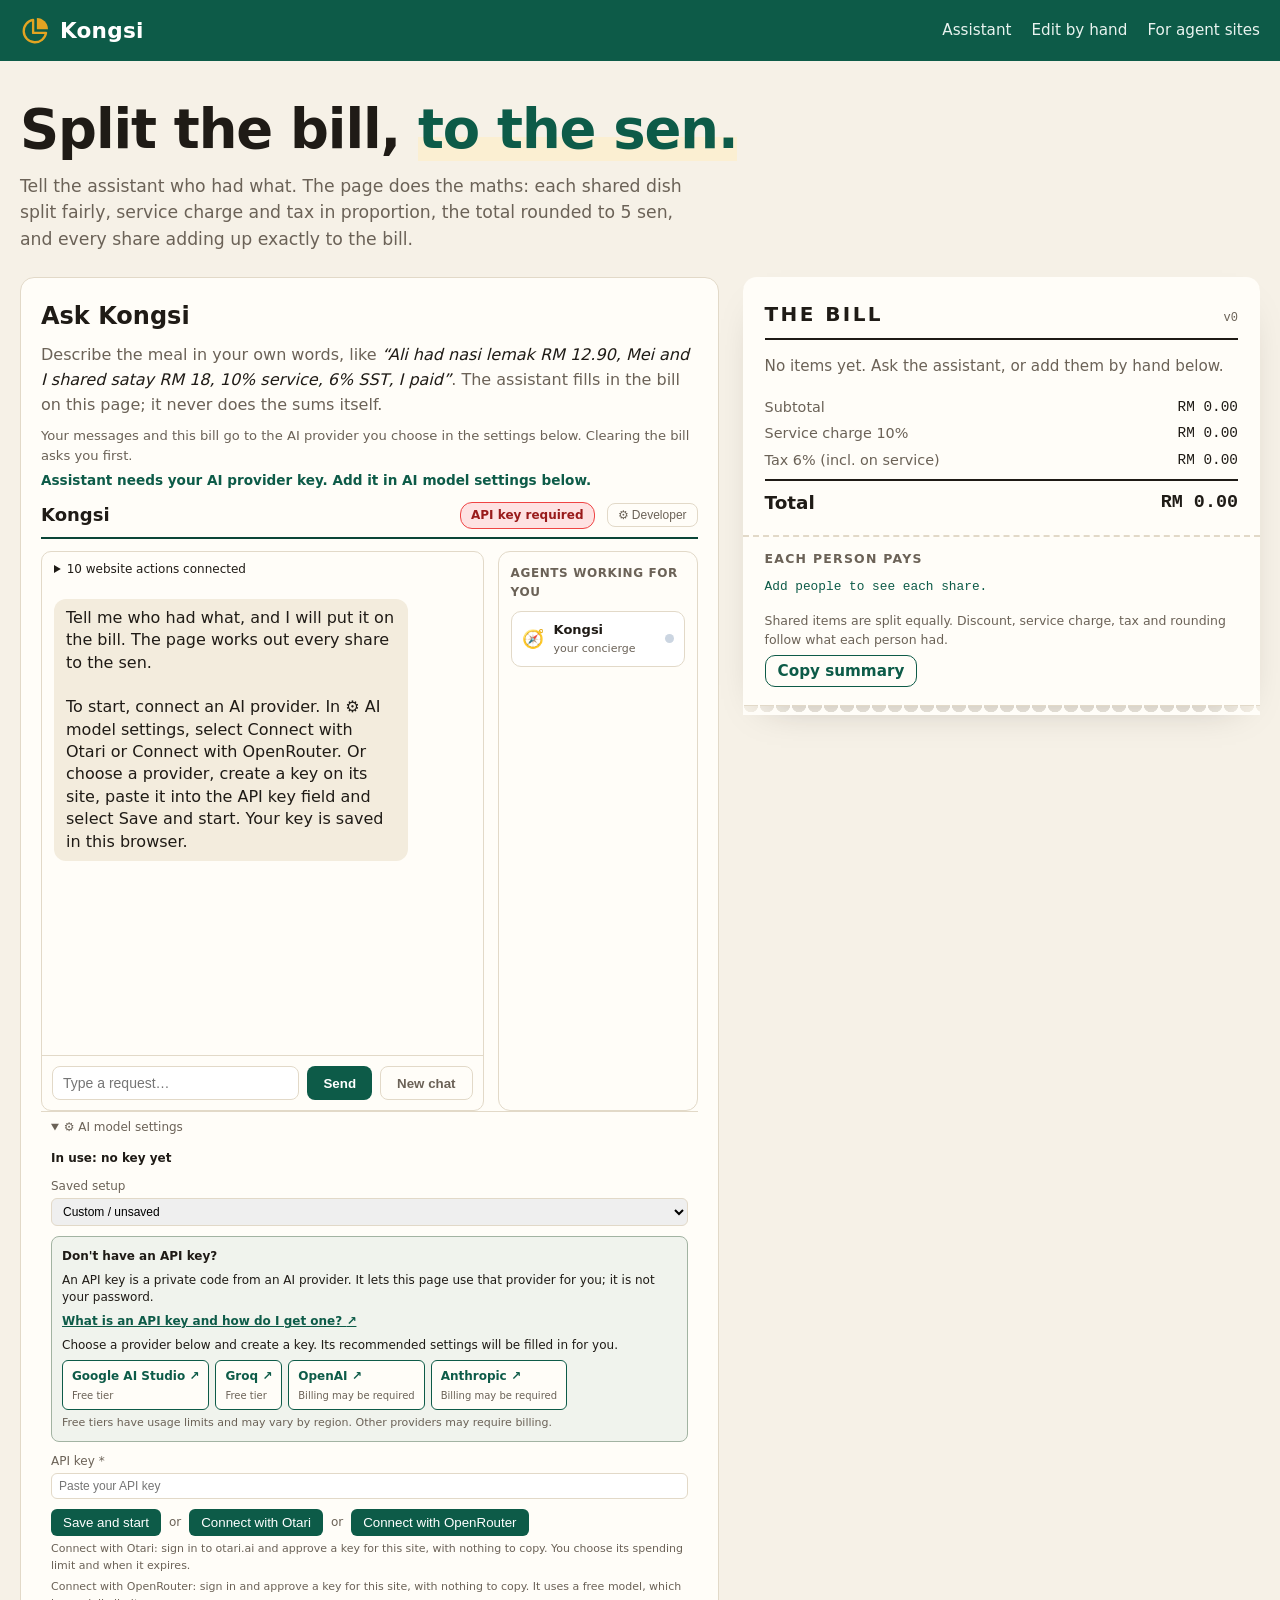
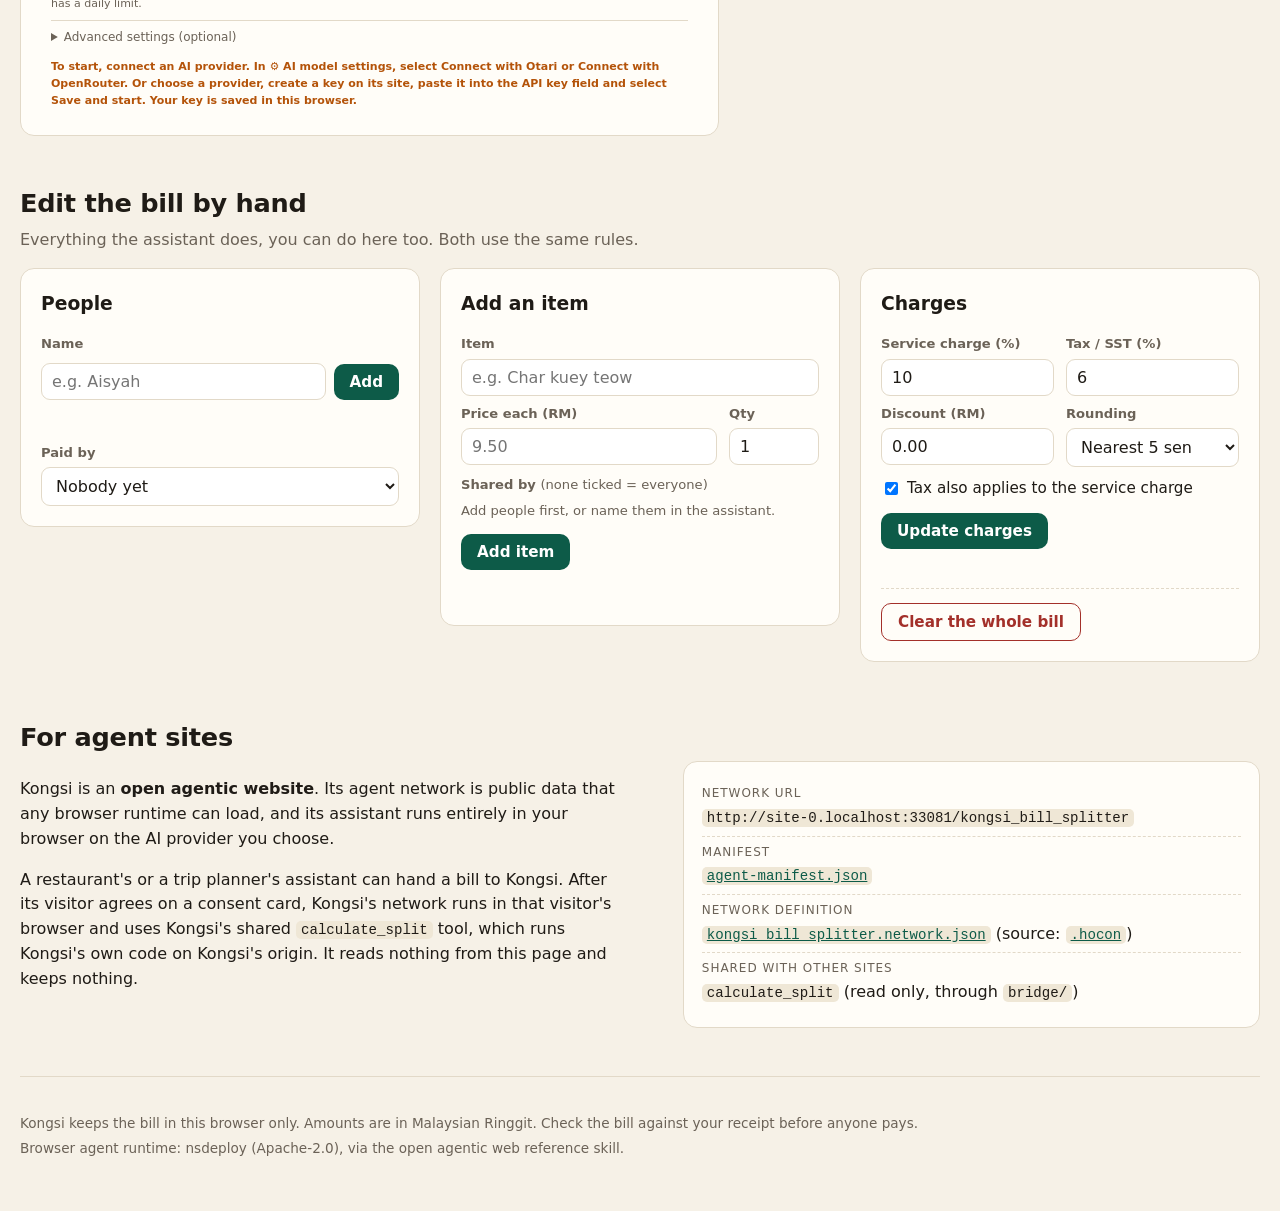
==== index.html @ 4528fffd "Kongsi bill splitter: page, bill maths, agent network, site actions and bridge" ====
<!doctype html>
<html lang="en">
<head>
  <meta charset="utf-8">
  <meta name="viewport" content="width=device-width, initial-scale=1">
  <title>Kongsi — split the bill, to the sen</title>
  <meta name="description" content="Kongsi splits a restaurant bill between friends: who shared what, service charge, tax and 5-sen rounding. Tell its assistant who ate what; the page does the maths, so every share adds up to the total.">
  <link rel="icon" href="favicon.svg" type="image/svg+xml">
  <link rel="stylesheet" href="styles.css">
  <!-- Agent network for other agent sites and tools: agent-manifest.json -->
  <link rel="alternate" type="application/json" href="agent-manifest.json" title="Agent manifest">
  <script type="module" src="js/app.js"></script>
  <script type="module" src="site.js"></script>
</head>
<body>
  <header class="masthead">
    <div class="wrap masthead-inner">
      <a class="wordmark" href="./" aria-label="Kongsi home">
        <svg class="mark" viewBox="0 0 32 32" aria-hidden="true"><path d="M14 4.2A12 12 0 1 0 27.8 18H14z" fill="none" stroke="currentColor" stroke-width="2.5" stroke-linejoin="round"/><path d="M18 2.2A12 12 0 0 1 29.8 14H18z" fill="currentColor"/></svg>
        <span>Kongsi</span>
      </a>
      <nav aria-label="Sections">
        <a href="#assistant">Assistant</a>
        <a href="#editor">Edit by hand</a>
        <a href="#agents">For agent sites</a>
      </nav>
    </div>
  </header>

  <main>
    <section class="intro wrap">
      <h1>Split the bill, <em>to the sen.</em></h1>
      <p class="lede">Tell the assistant who had what. The page does the maths: each shared dish split fairly, service charge and tax in proportion, the total rounded to 5&nbsp;sen, and every share adding up exactly to the bill.</p>
    </section>

    <div class="wrap workspace">
      <section id="assistant" class="assistant panel" aria-labelledby="assistant-heading">
        <div class="panel-head">
          <h2 id="assistant-heading">Ask Kongsi</h2>
          <p>Describe the meal in your own words, like <q>Ali had nasi lemak RM 12.90, Mei and I shared satay RM 18, 10% service, 6% SST, I paid</q>. The assistant fills in the bill on this page; it never does the sums itself.</p>
        </div>
        <p class="assistant-note">Your messages and this bill go to the AI provider you choose in the settings below. Clearing the bill asks you first.</p>
        <p id="assistant-status" role="status">Connecting the assistant… If this message stays, the assistant could not load. You can still use the page directly.</p>
        <div id="agent-app">
          <div data-ns-slot="header"></div>
          <div class="assistant-panels">
            <div data-ns-slot="chat"></div>
            <div data-ns-slot="agents"></div>
          </div>
          <div data-ns-slot="settings"></div>
        </div>
      </section>

      <aside class="receipt-col" aria-labelledby="receipt-heading">
        <div class="receipt" id="receipt">
          <div class="receipt-top">
            <h2 id="receipt-heading">The bill</h2>
            <span class="receipt-version" id="bill-version">v0</span>
          </div>
          <p class="receipt-empty" id="receipt-empty">No items yet. Ask the assistant, or add them by hand below.</p>
          <table class="lines" id="lines" aria-label="Items on the bill">
            <thead><tr><th scope="col">Item</th><th scope="col">Shared by</th><th scope="col" class="num">Amount</th></tr></thead>
            <tbody id="lines-body"></tbody>
          </table>
          <dl class="totals" id="totals">
            <div><dt>Subtotal</dt><dd id="t-subtotal">RM 0.00</dd></div>
            <div id="row-discount"><dt>Discount</dt><dd id="t-discount">RM 0.00</dd></div>
            <div><dt id="t-service-label">Service charge</dt><dd id="t-service">RM 0.00</dd></div>
            <div><dt id="t-tax-label">Tax</dt><dd id="t-tax">RM 0.00</dd></div>
            <div id="row-rounding"><dt>Rounding</dt><dd id="t-rounding">RM 0.00</dd></div>
            <div class="grand"><dt>Total</dt><dd id="t-total">RM 0.00</dd></div>
          </dl>
          <div class="tear" aria-hidden="true"></div>
          <h3 class="shares-heading">Each person pays</h3>
          <ul class="shares" id="shares"></ul>
          <p class="check" id="shares-check"></p>
          <div id="settlement-box" class="settlement" hidden>
            <h3>Pay back</h3>
            <ul id="settlement"></ul>
          </div>
          <p class="method">Shared items are split equally. Discount, service charge, tax and rounding follow what each person had.</p>
          <div class="receipt-actions">
            <button type="button" id="copy-summary" class="ghost">Copy summary</button>
            <span id="copy-status" role="status"></span>
          </div>
        </div>
      </aside>
    </div>

    <section id="editor" class="wrap editor" aria-labelledby="editor-heading">
      <h2 id="editor-heading">Edit the bill by hand</h2>
      <p class="sub">Everything the assistant does, you can do here too. Both use the same rules.</p>
      <div class="editor-grid">
        <div class="panel">
          <h3>People</h3>
          <form id="person-form" class="row-form" novalidate>
            <label for="person-name">Name</label>
            <input id="person-name" name="personName" maxlength="30" autocomplete="off" placeholder="e.g. Aisyah">
            <button type="submit">Add</button>
          </form>
          <p class="form-error" id="person-error" role="alert"></p>
          <ul class="chips" id="people-list" aria-label="People on the bill"></ul>
          <label for="paid-by" class="field-label">Paid by</label>
          <select id="paid-by"><option value="">Nobody yet</option></select>
        </div>

        <div class="panel">
          <h3>Add an item</h3>
          <form id="item-form" novalidate>
            <div class="grid-3">
              <div class="span-3"><label for="item-name">Item</label><input id="item-name" name="itemName" maxlength="60" autocomplete="off" placeholder="e.g. Char kuey teow"></div>
              <div><label for="item-price">Price each (RM)</label><input id="item-price" name="itemPrice" inputmode="decimal" placeholder="9.50"></div>
              <div><label for="item-qty">Qty</label><input id="item-qty" name="itemQuantity" type="number" min="1" max="99" value="1"></div>
            </div>
            <fieldset class="sharers">
              <legend>Shared by <span class="hint">(none ticked = everyone)</span></legend>
              <div id="item-sharers" class="sharer-boxes"></div>
            </fieldset>
            <button type="submit">Add item</button>
            <p class="form-error" id="item-error" role="alert"></p>
          </form>
          <ul class="item-list" id="item-list" aria-label="Items, with remove buttons"></ul>
        </div>

        <div class="panel">
          <h3>Charges</h3>
          <form id="charges-form" novalidate>
            <div class="grid-2">
              <div><label for="service-pct">Service charge (%)</label><input id="service-pct" name="servicePct" type="number" min="0" max="30" step="0.5"></div>
              <div><label for="tax-pct">Tax / SST (%)</label><input id="tax-pct" name="taxPct" type="number" min="0" max="30" step="0.5"></div>
              <div><label for="discount">Discount (RM)</label><input id="discount" name="discount" inputmode="decimal"></div>
              <div><label for="rounding">Rounding</label>
                <select id="rounding" name="rounding">
                  <option value="nearest_5_sen">Nearest 5 sen</option>
                  <option value="none">None</option>
                </select>
              </div>
            </div>
            <label class="check-label"><input id="tax-on-service" type="checkbox"> Tax also applies to the service charge</label>
            <button type="submit">Update charges</button>
            <p class="form-error" id="charges-error" role="alert"></p>
          </form>
          <div class="danger-zone">
            <button type="button" id="clear-bill" class="danger">Clear the whole bill</button>
          </div>
        </div>
      </div>
    </section>

    <section id="agents" class="wrap agents" aria-labelledby="agents-heading">
      <h2 id="agents-heading">For agent sites</h2>
      <div class="agents-grid">
        <div>
          <p>Kongsi is an <strong>open agentic website</strong>. Its agent network is public data that any browser runtime can load, and its assistant runs entirely in your browser on the AI provider you choose.</p>
          <p>A restaurant's or a trip planner's assistant can hand a bill to Kongsi. After its visitor agrees on a consent card, Kongsi's network runs in that visitor's browser and uses Kongsi's shared <code>calculate_split</code> tool, which runs Kongsi's own code on Kongsi's origin. It reads nothing from this page and keeps nothing.</p>
        </div>
        <dl class="endpoints">
          <div><dt>Network URL</dt><dd><code id="network-url">./kongsi_bill_splitter</code></dd></div>
          <div><dt>Manifest</dt><dd><a href="agent-manifest.json"><code>agent-manifest.json</code></a></dd></div>
          <div><dt>Network definition</dt><dd><a href="kongsi_bill_splitter.network.json"><code>kongsi_bill_splitter.network.json</code></a> (source: <a href="kongsi_bill_splitter.hocon"><code>.hocon</code></a>)</dd></div>
          <div><dt>Shared with other sites</dt><dd><code>calculate_split</code> (read only, through <code>bridge/</code>)</dd></div>
        </dl>
      </div>
    </section>
  </main>

  <footer class="wrap footer">
    <p>Kongsi keeps the bill in this browser only. Amounts are in Malaysian Ringgit. Check the bill against your receipt before anyone pays.</p>
    <p>Browser agent runtime: nsdeploy (Apache-2.0), via the open agentic web reference skill.</p>
  </footer>
</body>
</html>
---- styles.css ----
:root {
  color-scheme: light;
  --paper: #f6f1e7;
  --card: #fffdf8;
  --ink: #1f1b16;
  --muted: #6b6257;
  --line: #e2d9c8;
  --green: #0d5b48;
  --green-dark: #0a4537;
  --saffron: #e3a422;
  --saffron-soft: #fbefd2;
  --red: #a3302a;
  --mono: ui-monospace, "SF Mono", Menlo, Consolas, monospace;
  --sans: "Avenir Next", "Segoe UI", system-ui, -apple-system, sans-serif;
  --radius: 14px;
}

* { box-sizing: border-box; }
[hidden] { display: none !important; }
html { scroll-behavior: smooth; }
body {
  margin: 0;
  background: var(--paper);
  color: var(--ink);
  font: 16px/1.55 var(--sans);
  -webkit-font-smoothing: antialiased;
}
a { color: var(--green); }
code { font-family: var(--mono); font-size: 0.88em; background: #efe7d6; padding: 1px 5px; border-radius: 5px; word-break: break-all; }
.wrap { width: min(1240px, 100% - 32px); margin-inline: auto; }

/* Masthead */
.masthead { background: var(--green); color: #fff; }
.masthead-inner { display: flex; align-items: center; justify-content: space-between; gap: 16px; padding: 14px 0; flex-wrap: wrap; }
.wordmark { display: inline-flex; align-items: center; gap: 10px; color: #fff; text-decoration: none; font-weight: 700; font-size: 1.35rem; letter-spacing: 0.01em; }
.wordmark .mark { width: 30px; height: 30px; color: var(--saffron); }
.masthead nav { display: flex; gap: 20px; flex-wrap: wrap; }
.masthead nav a { color: #e9f3ef; text-decoration: none; font-size: 0.95rem; }
.masthead nav a:hover { color: #fff; text-decoration: underline; text-underline-offset: 4px; }

/* Intro */
.intro { padding: 40px 0 24px; }
.intro h1 { font-size: clamp(2rem, 4.6vw, 3.4rem); line-height: 1.05; margin: 0 0 14px; letter-spacing: -0.02em; font-weight: 800; }
.intro h1 em { font-style: normal; color: var(--green); background: linear-gradient(transparent 62%, var(--saffron-soft) 62%); }
.lede { max-width: 62ch; color: var(--muted); font-size: 1.08rem; margin: 0; }

/* Workspace: assistant + receipt */
.workspace { display: grid; grid-template-columns: minmax(0, 1.35fr) minmax(320px, 1fr); gap: 24px; align-items: start; }
.panel { background: var(--card); border: 1px solid var(--line); border-radius: var(--radius); padding: 20px; }
.panel h2, .panel h3 { margin: 0 0 8px; }
.panel-head p { margin: 0 0 8px; color: var(--muted); }
.panel-head q { color: var(--ink); font-style: italic; }

/* Receipt */
.receipt-col { position: sticky; top: 16px; }
.receipt {
  background: var(--card);
  border-radius: var(--radius) var(--radius) 0 0;
  padding: 22px 22px 18px;
  box-shadow: 0 1px 0 var(--line), 0 18px 40px -24px rgba(31, 27, 22, 0.35);
  position: relative;
  font-variant-numeric: tabular-nums;
}
.receipt::after {
  content: "";
  position: absolute; left: 0; right: 0; bottom: -10px; height: 10px;
  background: radial-gradient(circle at 8px 0, transparent 7px, var(--card) 7.5px) 0 0 / 16px 10px repeat-x;
}
.receipt.pulse { animation: pulse 0.6s ease-out; }
@keyframes pulse { from { box-shadow: 0 0 0 3px var(--saffron), 0 18px 40px -24px rgba(31,27,22,.35); } to { box-shadow: 0 1px 0 var(--line), 0 18px 40px -24px rgba(31,27,22,.35); } }
@media (prefers-reduced-motion: reduce) { .receipt.pulse { animation: none; } html { scroll-behavior: auto; } }
.receipt-top { display: flex; justify-content: space-between; align-items: baseline; border-bottom: 2px solid var(--ink); padding-bottom: 8px; margin-bottom: 8px; }
.receipt-top h2 { margin: 0; font-size: 1.25rem; text-transform: uppercase; letter-spacing: 0.12em; }
.receipt-version { font: 12px var(--mono); color: var(--muted); }
.receipt-empty { color: var(--muted); font-size: 0.95rem; }
.lines { width: 100%; border-collapse: collapse; font-size: 0.92rem; }
.lines th { text-align: left; font-size: 0.72rem; text-transform: uppercase; letter-spacing: 0.08em; color: var(--muted); font-weight: 600; padding: 4px 0; }
.lines td { padding: 6px 0; border-bottom: 1px dashed var(--line); vertical-align: top; }
.lines td.who { color: var(--muted); font-size: 0.82rem; padding-inline: 8px; }
.lines .num, .lines td.num { text-align: right; font-family: var(--mono); white-space: nowrap; }
.line-name { font-weight: 600; }
.qty { color: var(--muted); font-family: var(--mono); font-size: 0.85em; }
.totals { margin: 10px 0 0; font-family: var(--mono); font-size: 0.9rem; }
.totals div { display: flex; justify-content: space-between; padding: 2px 0; }
.totals dt { font-family: var(--sans); color: var(--muted); }
.totals dd { margin: 0; }
.totals .grand { border-top: 2px solid var(--ink); margin-top: 6px; padding-top: 8px; font-size: 1.15rem; font-weight: 800; }
.totals .grand dt { color: var(--ink); font-weight: 800; }
.tear { border-top: 2px dashed var(--line); margin: 16px -22px 12px; }
.shares-heading, .settlement h3 { font-size: 0.78rem; text-transform: uppercase; letter-spacing: 0.1em; color: var(--muted); margin: 0 0 8px; }
.shares, .settlement ul { list-style: none; margin: 0; padding: 0; }
.shares li { display: grid; grid-template-columns: 1fr auto; grid-template-areas: "name amount" "detail amount"; align-items: center; gap: 0 12px; padding: 8px 10px; border-radius: 10px; margin-bottom: 6px; background: #f8f3e8; position: relative; }
.shares li.payer { background: var(--saffron-soft); }
.shares .who-name { grid-area: name; font-weight: 700; }
.shares .detail { grid-area: detail; font-size: 0.78rem; color: var(--muted); font-family: var(--mono); }
.shares .amount { grid-area: amount; font-family: var(--mono); font-size: 1.12rem; }
.shares .badge { position: absolute; top: -7px; right: 10px; background: var(--saffron); color: var(--ink); font-size: 0.66rem; font-weight: 700; text-transform: uppercase; letter-spacing: 0.08em; padding: 1px 7px; border-radius: 999px; }
.check { font-family: var(--mono); font-size: 0.8rem; margin: 6px 0 0; }
.check.ok { color: var(--green); }
.check.bad { color: var(--red); }
.settlement { margin-top: 14px; }
.settlement li { display: flex; justify-content: space-between; padding: 4px 0; border-bottom: 1px dashed var(--line); font-size: 0.95rem; }
.settlement strong { font-family: var(--mono); }
.method { color: var(--muted); font-size: 0.78rem; margin: 14px 0 6px; }
.receipt-actions { display: flex; align-items: center; gap: 10px; font-size: 0.85rem; color: var(--muted); }

/* Buttons and fields (scoped away from the assistant, which styles itself) */
main button:not(#agent-app button), .editor button {
  font: 600 0.95rem var(--sans);
  background: var(--green);
  color: #fff;
  border: 0;
  border-radius: 10px;
  padding: 9px 16px;
  cursor: pointer;
}
main button:not(#agent-app button):hover { background: var(--green-dark); }
main button.ghost:not(#agent-app button) { background: transparent; color: var(--green); border: 1px solid var(--green); padding: 6px 12px; }
main button.ghost:not(#agent-app button):hover { background: #e6f0ec; }
main button.danger:not(#agent-app button) { background: transparent; color: var(--red); border: 1px solid var(--red); }
main button.danger:not(#agent-app button):hover { background: #f8e7e5; }
main button:focus-visible, main input:focus-visible, main select:focus-visible { outline: 3px solid var(--saffron); outline-offset: 2px; }

.editor { padding: 48px 0 8px; }
.editor h2, .agents h2 { font-size: 1.6rem; margin: 0 0 4px; letter-spacing: -0.01em; }
.sub { color: var(--muted); margin: 0 0 16px; }
.editor-grid { display: grid; grid-template-columns: repeat(3, minmax(0, 1fr)); gap: 20px; align-items: start; }
.editor label, .field-label { display: block; font-size: 0.82rem; font-weight: 600; margin: 8px 0 4px; color: var(--muted); }
.editor input:not([type="checkbox"]), .editor select { width: 100%; font: 1rem var(--sans); padding: 8px 10px; border: 1px solid var(--line); border-radius: 9px; background: #fff; color: var(--ink); }
.row-form { display: grid; grid-template-columns: 1fr auto; gap: 8px; align-items: end; }
.row-form label { grid-column: 1 / -1; margin-bottom: 0; }
.grid-2 { display: grid; grid-template-columns: 1fr 1fr; gap: 0 12px; }
.grid-3 { display: grid; grid-template-columns: 1fr 90px; gap: 0 12px; }
.grid-3 .span-3 { grid-column: 1 / -1; }
.sharers { border: 0; padding: 0; margin: 10px 0 12px; }
.sharers legend { font-size: 0.82rem; font-weight: 600; color: var(--muted); padding: 0; }
.hint { font-weight: 400; color: var(--muted); font-size: 0.82rem; }
.sharer-boxes { display: flex; flex-wrap: wrap; gap: 6px 14px; margin-top: 6px; }
.editor label.sharer, .editor label.check-label { display: inline-flex; align-items: center; gap: 6px; font-weight: 500; color: var(--ink); margin: 0; font-size: 0.95rem; }
.editor label.check-label { margin: 10px 0 12px; }
.form-error { color: var(--red); font-size: 0.88rem; min-height: 1.2em; margin: 6px 0 0; }
.chips { list-style: none; padding: 0; margin: 10px 0; display: flex; flex-wrap: wrap; gap: 8px; }
.chips li { display: inline-flex; align-items: center; gap: 4px; background: #eef5f2; border: 1px solid #cfe3db; border-radius: 999px; padding: 3px 4px 3px 12px; font-weight: 600; }
.item-list { list-style: none; padding: 0; margin: 12px 0 0; font-size: 0.92rem; }
.item-list li { display: flex; justify-content: space-between; align-items: center; gap: 8px; padding: 4px 0; border-bottom: 1px dashed var(--line); }
.editor button.chip-x, main button.chip-x:not(#agent-app button) { background: transparent; color: var(--muted); padding: 0 8px; font-size: 1.15rem; line-height: 1.4; border-radius: 999px; }
.editor button.chip-x:hover { background: #f8e7e5; color: var(--red); }
.danger-zone { border-top: 1px dashed var(--line); margin-top: 16px; padding-top: 14px; }

/* For agent sites */
.agents { padding: 48px 0 16px; }
.agents-grid { display: grid; grid-template-columns: 1.1fr 1fr; gap: 28px; align-items: start; }
.agents p { max-width: 60ch; }
.endpoints { margin: 0; background: var(--card); border: 1px solid var(--line); border-radius: var(--radius); padding: 16px 18px; }
.endpoints div { padding: 6px 0; border-bottom: 1px dashed var(--line); }
.endpoints div:last-child { border-bottom: 0; }
.endpoints dt { font-size: 0.75rem; text-transform: uppercase; letter-spacing: 0.08em; color: var(--muted); }
.endpoints dd { margin: 2px 0 0; }

.footer { color: var(--muted); font-size: 0.85rem; padding: 32px 0 48px; border-top: 1px solid var(--line); margin-top: 32px; }
.footer p { margin: 4px 0; }

/* ---------------- Assistant (runtime UI) ---------------- */
.assistant-note { font-size: 0.82rem; color: var(--muted); margin: 0 0 4px; }
#assistant-status { font-size: 0.85rem; color: var(--green); font-weight: 600; margin: 0 0 10px; }

#agent-app {
  --ns-font: var(--sans);
  --ns-bg: #fffdf8;
  --ns-fg: #1f1b16;
  --ns-primary: #0d5b48;
  --ns-accent: #0a4537;
  --ns-border: #e2d9c8;
  --ns-panelbg: #fffdf8;
  --ns-msgbg: #f3ecdd;
  --ns-muted: #6b6257;
}
.assistant-panels { display: grid; grid-template-columns: minmax(0, 1fr) 200px; gap: 14px; margin-top: 12px; }
#agent-app.ns-composed-app [data-ns-slot="chat"] { height: 560px; }
#agent-app .ns-chat { background: var(--ns-bg); }
#agent-app input[type="checkbox"], #agent-app input[type="radio"] { width: auto; }
#agent-app .ns-header { flex-wrap: wrap; }
#agent-app .ns-settings-body label { margin: 4px 0; font-weight: 400; }
#agent-app .ns-w-label { font-family: inherit; }
#agent-app .ns-widget label { margin: 0; }
#agent-app .ns-w-radio label, #agent-app .ns-w-multi label, #agent-app .ns-w-toggle { font-weight: 400; }
#agent-app .ns-w-toggle { font-size: 13px; }
#agent-app button { margin: 0; }
#agent-app .ns-w-choice { color: var(--ns-fg); }
#agent-app .ns-devtoggle:not(.on):hover, #agent-app .ns-modal-close:hover { background: transparent; }
#agent-app .ns-w-choice:disabled:hover { background: #fafbfc; }
#agent-app .ns-consent { background: #fffbeb; }
#agent-app .ns-msgs:has(.ns-consent-actions) > .ns-turn-status { display: none; }
#agent-app .ns-msg { overflow-wrap: break-word; }
#agent-app .ns-consent-actions { flex-wrap: wrap; }
#agent-app .ns-consent-actions button { white-space: nowrap; }

body > dialog { border: 1px solid var(--line); border-radius: var(--radius); padding: 22px; max-width: min(520px, calc(100% - 32px)); color: var(--ink); background: var(--card); }
body > dialog::backdrop { background: rgba(31, 27, 22, 0.45); }
body > dialog h2 { margin: 0 0 12px; font: 700 1.25em var(--sans); }
body > dialog button { margin-right: 8px; font: 600 0.95rem var(--sans); border-radius: 10px; padding: 9px 16px; border: 0; background: var(--red); color: #fff; cursor: pointer; }
.assistant-review dl { display: grid; grid-template-columns: max-content 1fr; gap: 4px 16px; margin: 12px 0; }
.assistant-review dt { font-weight: 600; color: var(--muted); }
.assistant-review dd { margin: 0; font-family: var(--mono); }
.assistant-review details { margin: 8px 0 16px; font-size: 0.85rem; }
.assistant-review pre { white-space: pre-wrap; overflow-wrap: anywhere; background: #f3ecdd; padding: 8px; border-radius: 8px; }
body > dialog button.assistant-decline { background: transparent; color: var(--ink); border: 1px solid var(--line); }

@media (max-width: 1020px) {
  .workspace { grid-template-columns: 1fr; }
  .receipt-col { position: static; }
  .editor-grid { grid-template-columns: 1fr 1fr; }
  .agents-grid { grid-template-columns: 1fr; }
}
@media (max-width: 680px) {
  .editor-grid { grid-template-columns: 1fr; }
  .assistant-panels { grid-template-columns: 1fr; }
  #agent-app.ns-composed-app [data-ns-slot="chat"] { height: 480px; }
  .masthead nav { gap: 14px; }
}
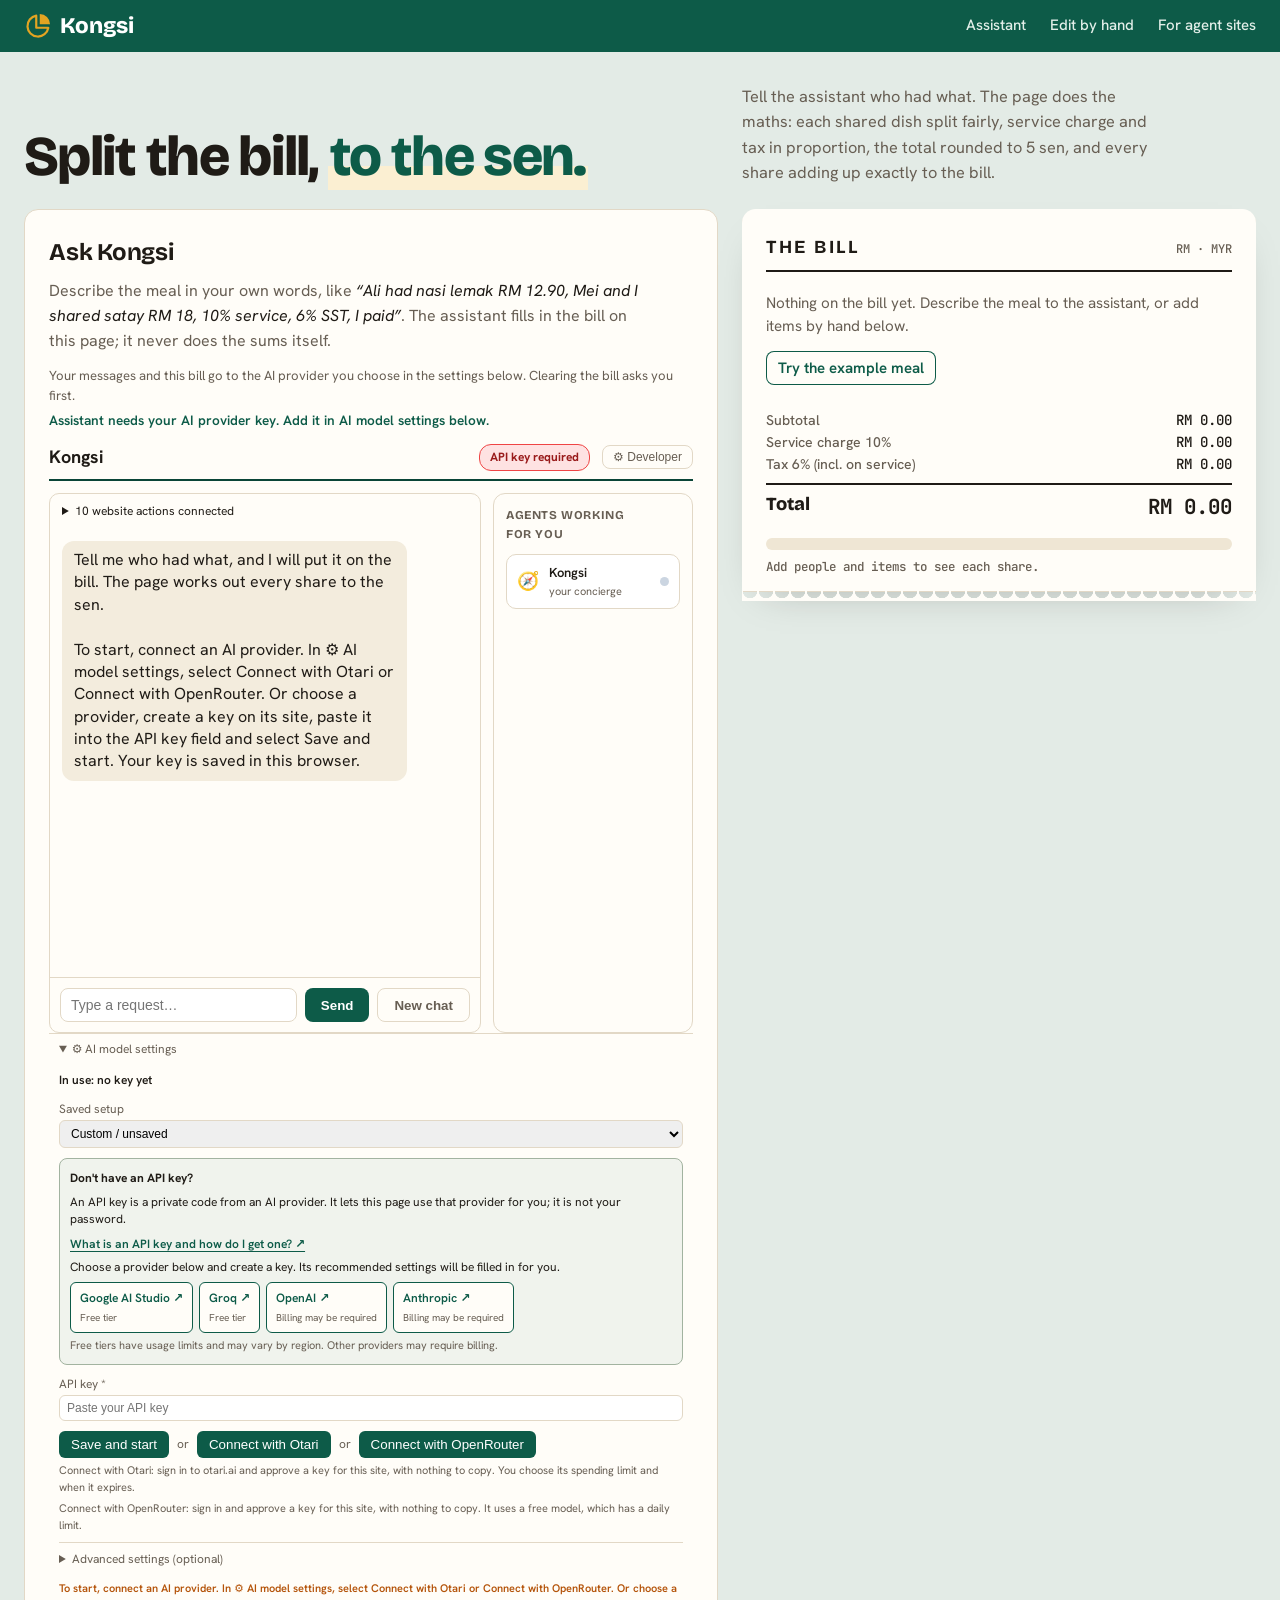
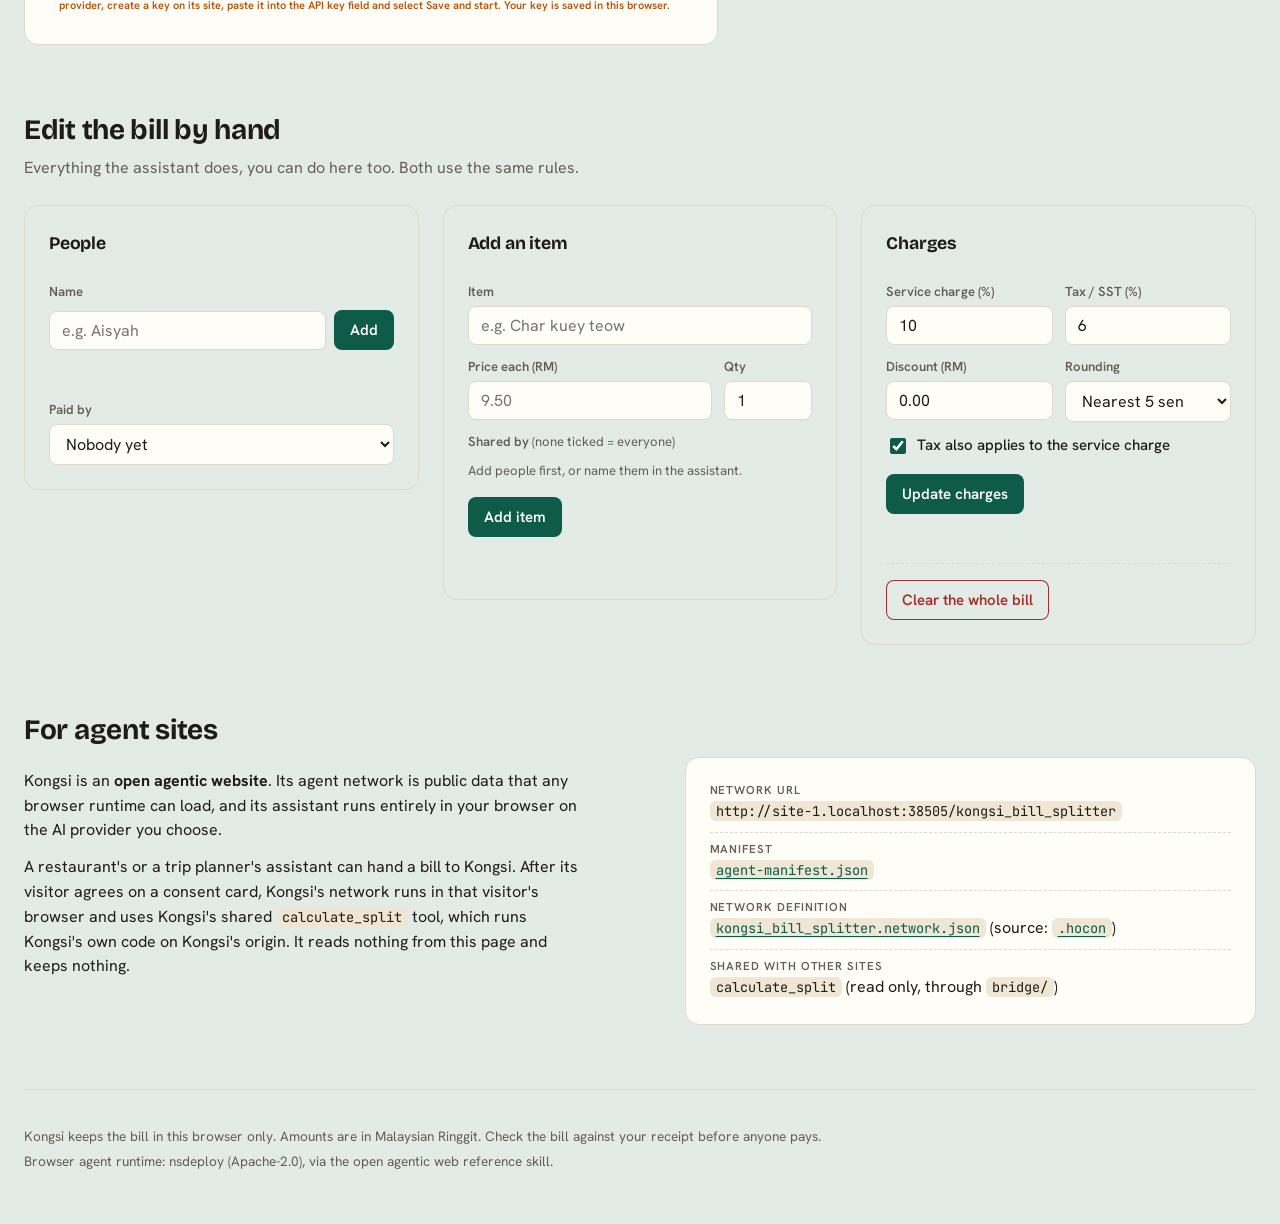
==== commit 2e942b3a: "Design pass: tokens, type, split bar, number roll, print-in lines; example caller site" ====
--- a/index.html
+++ b/index.html
@@ -6,9 +6,17 @@
   <title>Kongsi — split the bill, to the sen</title>
   <meta name="description" content="Kongsi splits a restaurant bill between friends: who shared what, service charge, tax and 5-sen rounding. Tell its assistant who ate what; the page does the maths, so every share adds up to the total.">
   <link rel="icon" href="favicon.svg" type="image/svg+xml">
+  <link rel="preconnect" href="https://fonts.googleapis.com">
+  <link rel="preconnect" href="https://fonts.gstatic.com" crossorigin>
+  <link rel="stylesheet" href="https://fonts.googleapis.com/css2?family=Bricolage+Grotesque:opsz,wght@12..96,600..800&family=Hanken+Grotesk:wght@400;500;600;700&family=JetBrains+Mono:wght@500;700&display=swap">
   <link rel="stylesheet" href="styles.css">
   <!-- Agent network for other agent sites and tools: agent-manifest.json -->
   <link rel="alternate" type="application/json" href="agent-manifest.json" title="Agent manifest">
+  <script>
+    // Entrance motion only when scripts run; never leave the page hidden.
+    document.documentElement.classList.add("is-loading");
+    setTimeout(() => document.documentElement.classList.remove("is-loading"), 1200);
+  </script>
   <script type="module" src="js/app.js"></script>
   <script type="module" src="site.js"></script>
 </head>
@@ -55,9 +63,12 @@
         <div class="receipt" id="receipt">
           <div class="receipt-top">
             <h2 id="receipt-heading">The bill</h2>
-            <span class="receipt-version" id="bill-version">v0</span>
+            <span class="receipt-meta" id="bill-meta">RM · MYR</span>
           </div>
-          <p class="receipt-empty" id="receipt-empty">No items yet. Ask the assistant, or add them by hand below.</p>
+          <div class="receipt-empty" id="receipt-empty">
+            <p>Nothing on the bill yet. Describe the meal to the assistant, or add items by hand below.</p>
+            <button type="button" id="try-example" class="ghost">Try the example meal</button>
+          </div>
           <table class="lines" id="lines" aria-label="Items on the bill">
             <thead><tr><th scope="col">Item</th><th scope="col">Shared by</th><th scope="col" class="num">Amount</th></tr></thead>
             <tbody id="lines-body"></tbody>
@@ -70,10 +81,11 @@
             <div id="row-rounding"><dt>Rounding</dt><dd id="t-rounding">RM 0.00</dd></div>
             <div class="grand"><dt>Total</dt><dd id="t-total">RM 0.00</dd></div>
           </dl>
+          <div class="splitbar" aria-hidden="true"><div class="splitbar-track" id="splitbar-track"></div></div>
+          <p class="check" id="shares-check"><svg class="tick" viewBox="0 0 16 16" aria-hidden="true"><path d="M3 8.5l3.2 3L13 4.5"/></svg><span id="shares-check-text"></span></p>
           <div class="tear" aria-hidden="true"></div>
           <h3 class="shares-heading">Each person pays</h3>
           <ul class="shares" id="shares"></ul>
-          <p class="check" id="shares-check"></p>
           <div id="settlement-box" class="settlement" hidden>
             <h3>Pay back</h3>
             <ul id="settlement"></ul>
--- a/styles.css
+++ b/styles.css
@@ -1,63 +1,84 @@
+/* Kongsi — see DESIGN.md for the world, tokens and motion plan. */
 :root {
   color-scheme: light;
-  --paper: #f6f1e7;
+  /* colour roles */
+  --paper: #e3ebe6;
   --card: #fffdf8;
   --ink: #1f1b16;
-  --muted: #6b6257;
-  --line: #e2d9c8;
+  --muted: #675e53;
+  --line: #e2d8c6;
   --green: #0d5b48;
   --green-dark: #0a4537;
+  --green-wash: #e5f0eb;
   --saffron: #e3a422;
   --saffron-soft: #fbefd2;
   --red: #a3302a;
-  --mono: ui-monospace, "SF Mono", Menlo, Consolas, monospace;
-  --sans: "Avenir Next", "Segoe UI", system-ui, -apple-system, sans-serif;
-  --radius: 14px;
+  --red-wash: #f8e7e5;
+  /* type */
+  --display: "Bricolage Grotesque", "Avenir Next", "Segoe UI", system-ui, sans-serif;
+  --sans: "Hanken Grotesk", "Avenir Next", "Segoe UI", system-ui, -apple-system, sans-serif;
+  --mono: "JetBrains Mono", ui-monospace, "SF Mono", Menlo, Consolas, monospace;
+  /* spacing scale (4/8) */
+  --s1: 4px; --s2: 8px; --s3: 12px; --s4: 16px; --s5: 24px; --s6: 32px; --s7: 48px; --s8: 64px;
+  --gutter: 24px;
+  /* shape */
+  --r-control: 8px;
+  --r-card: 14px;
+  --shadow-paper: 0 1px 0 var(--line), 0 18px 40px -24px rgba(31, 27, 22, 0.35);
+  /* motion */
+  --ease-out: cubic-bezier(0.23, 1, 0.32, 1);
+  --ease-in-out: cubic-bezier(0.77, 0, 0.175, 1);
 }
 
 * { box-sizing: border-box; }
 [hidden] { display: none !important; }
-html { scroll-behavior: smooth; }
+html { scroll-behavior: smooth; scrollbar-color: #b9c8bf var(--paper); }
 body {
   margin: 0;
   background: var(--paper);
   color: var(--ink);
-  font: 16px/1.55 var(--sans);
+  font: 400 16px/1.55 var(--sans);
   -webkit-font-smoothing: antialiased;
-}
-a { color: var(--green); }
-code { font-family: var(--mono); font-size: 0.88em; background: #efe7d6; padding: 1px 5px; border-radius: 5px; word-break: break-all; }
-.wrap { width: min(1240px, 100% - 32px); margin-inline: auto; }
-
-/* Masthead */
+  caret-color: var(--green);
+}
+::selection { background: var(--saffron-soft); color: var(--ink); }
+a { color: var(--green); text-underline-offset: 3px; text-decoration-thickness: 1px; }
+a:hover { text-decoration-thickness: 2px; }
+code { font-family: var(--mono); font-size: 0.85em; background: #efe6d4; padding: 1px 6px; border-radius: 6px; overflow-wrap: anywhere; }
+:focus-visible { outline: 3px solid var(--saffron); outline-offset: 2px; }
+.wrap { width: min(1240px, 100% - 2 * var(--gutter)); margin-inline: auto; }
+h1, h2, h3 { font-family: var(--display); text-wrap: balance; letter-spacing: -0.01em; }
+
+/* ---------- Masthead ---------- */
 .masthead { background: var(--green); color: #fff; }
-.masthead-inner { display: flex; align-items: center; justify-content: space-between; gap: 16px; padding: 14px 0; flex-wrap: wrap; }
-.wordmark { display: inline-flex; align-items: center; gap: 10px; color: #fff; text-decoration: none; font-weight: 700; font-size: 1.35rem; letter-spacing: 0.01em; }
-.wordmark .mark { width: 30px; height: 30px; color: var(--saffron); }
-.masthead nav { display: flex; gap: 20px; flex-wrap: wrap; }
-.masthead nav a { color: #e9f3ef; text-decoration: none; font-size: 0.95rem; }
-.masthead nav a:hover { color: #fff; text-decoration: underline; text-underline-offset: 4px; }
-
-/* Intro */
-.intro { padding: 40px 0 24px; }
-.intro h1 { font-size: clamp(2rem, 4.6vw, 3.4rem); line-height: 1.05; margin: 0 0 14px; letter-spacing: -0.02em; font-weight: 800; }
-.intro h1 em { font-style: normal; color: var(--green); background: linear-gradient(transparent 62%, var(--saffron-soft) 62%); }
-.lede { max-width: 62ch; color: var(--muted); font-size: 1.08rem; margin: 0; }
-
-/* Workspace: assistant + receipt */
-.workspace { display: grid; grid-template-columns: minmax(0, 1.35fr) minmax(320px, 1fr); gap: 24px; align-items: start; }
-.panel { background: var(--card); border: 1px solid var(--line); border-radius: var(--radius); padding: 20px; }
-.panel h2, .panel h3 { margin: 0 0 8px; }
-.panel-head p { margin: 0 0 8px; color: var(--muted); }
+.masthead-inner { display: flex; align-items: center; justify-content: space-between; gap: var(--s4); padding: var(--s3) 0; flex-wrap: wrap; }
+.wordmark { display: inline-flex; align-items: center; gap: var(--s2); color: #fff; text-decoration: none; font: 800 1.4rem/1 var(--display); }
+.wordmark .mark { width: 28px; height: 28px; color: var(--saffron); }
+.masthead nav { display: flex; gap: var(--s5); flex-wrap: wrap; }
+.masthead nav a { color: #e3efe9; text-decoration: none; font-size: 0.94rem; font-weight: 500; }
+.masthead nav a:hover { color: #fff; text-decoration: underline; }
+
+/* ---------- Intro ---------- */
+.intro { padding: var(--s6) 0 var(--s5); display: grid; grid-template-columns: minmax(0, 1.35fr) minmax(320px, 1fr); gap: var(--s5); align-items: end; }
+.intro h1 { font-size: clamp(2.25rem, 4.4vw, 3.5rem); line-height: 1.02; margin: 0; font-weight: 800; letter-spacing: -0.03em; }
+.intro h1 em { font-style: normal; color: var(--green); background: linear-gradient(transparent 64%, var(--saffron-soft) 64%); padding: 0 2px; }
+.lede { max-width: 46ch; color: var(--muted); font-size: 1.02rem; margin: 0; }
+
+/* ---------- Workspace ---------- */
+.workspace { display: grid; grid-template-columns: minmax(0, 1.35fr) minmax(320px, 1fr); gap: var(--s5); align-items: start; }
+.panel { background: var(--card); border: 1px solid var(--line); border-radius: var(--r-card); padding: var(--s5); }
+.panel h2, .panel h3 { margin: 0 0 var(--s2); }
+.assistant .panel-head h2 { font-size: 1.5rem; }
+.panel-head p { margin: 0 0 var(--s3); color: var(--muted); max-width: 66ch; }
 .panel-head q { color: var(--ink); font-style: italic; }
 
-/* Receipt */
-.receipt-col { position: sticky; top: 16px; }
+/* ---------- Receipt (hero) ---------- */
+.receipt-col { position: sticky; top: var(--s4); }
 .receipt {
   background: var(--card);
-  border-radius: var(--radius) var(--radius) 0 0;
-  padding: 22px 22px 18px;
-  box-shadow: 0 1px 0 var(--line), 0 18px 40px -24px rgba(31, 27, 22, 0.35);
+  border-radius: var(--r-card) var(--r-card) 0 0;
+  padding: var(--s5) var(--s5) var(--s4);
+  box-shadow: var(--shadow-paper);
   position: relative;
   font-variant-numeric: tabular-nums;
 }
@@ -66,117 +87,151 @@
   position: absolute; left: 0; right: 0; bottom: -10px; height: 10px;
   background: radial-gradient(circle at 8px 0, transparent 7px, var(--card) 7.5px) 0 0 / 16px 10px repeat-x;
 }
-.receipt.pulse { animation: pulse 0.6s ease-out; }
-@keyframes pulse { from { box-shadow: 0 0 0 3px var(--saffron), 0 18px 40px -24px rgba(31,27,22,.35); } to { box-shadow: 0 1px 0 var(--line), 0 18px 40px -24px rgba(31,27,22,.35); } }
-@media (prefers-reduced-motion: reduce) { .receipt.pulse { animation: none; } html { scroll-behavior: auto; } }
-.receipt-top { display: flex; justify-content: space-between; align-items: baseline; border-bottom: 2px solid var(--ink); padding-bottom: 8px; margin-bottom: 8px; }
-.receipt-top h2 { margin: 0; font-size: 1.25rem; text-transform: uppercase; letter-spacing: 0.12em; }
-.receipt-version { font: 12px var(--mono); color: var(--muted); }
-.receipt-empty { color: var(--muted); font-size: 0.95rem; }
+.receipt-top { display: flex; justify-content: space-between; align-items: baseline; border-bottom: 2px solid var(--ink); padding-bottom: var(--s2); margin-bottom: var(--s3); }
+.receipt-top h2 { margin: 0; font-size: 1.15rem; text-transform: uppercase; letter-spacing: 0.14em; }
+.receipt-meta { font: 500 12px var(--mono); color: var(--muted); }
+.receipt-empty { padding: var(--s2) 0 var(--s3); }
+.receipt-empty p { color: var(--muted); font-size: 0.95rem; margin: 0 0 var(--s3); }
 .lines { width: 100%; border-collapse: collapse; font-size: 0.92rem; }
-.lines th { text-align: left; font-size: 0.72rem; text-transform: uppercase; letter-spacing: 0.08em; color: var(--muted); font-weight: 600; padding: 4px 0; }
-.lines td { padding: 6px 0; border-bottom: 1px dashed var(--line); vertical-align: top; }
-.lines td.who { color: var(--muted); font-size: 0.82rem; padding-inline: 8px; }
-.lines .num, .lines td.num { text-align: right; font-family: var(--mono); white-space: nowrap; }
+.lines th { text-align: left; font: 600 0.7rem var(--sans); text-transform: uppercase; letter-spacing: 0.08em; color: var(--muted); padding: var(--s1) 0; }
+.lines td { padding: var(--s2) 0; border-bottom: 1px dashed var(--line); vertical-align: top; }
+.lines td.who { color: var(--muted); font-size: 0.82rem; padding-inline: var(--s2); }
+.lines th.num, .lines td.num { text-align: right; white-space: nowrap; }
+.lines td.num { font: 500 0.9rem var(--mono); }
 .line-name { font-weight: 600; }
-.qty { color: var(--muted); font-family: var(--mono); font-size: 0.85em; }
-.totals { margin: 10px 0 0; font-family: var(--mono); font-size: 0.9rem; }
+.qty { color: var(--muted); font: 500 0.82em var(--mono); }
+.totals { margin: var(--s3) 0 0; font: 500 0.88rem var(--mono); }
 .totals div { display: flex; justify-content: space-between; padding: 2px 0; }
 .totals dt { font-family: var(--sans); color: var(--muted); }
 .totals dd { margin: 0; }
-.totals .grand { border-top: 2px solid var(--ink); margin-top: 6px; padding-top: 8px; font-size: 1.15rem; font-weight: 800; }
-.totals .grand dt { color: var(--ink); font-weight: 800; }
-.tear { border-top: 2px dashed var(--line); margin: 16px -22px 12px; }
-.shares-heading, .settlement h3 { font-size: 0.78rem; text-transform: uppercase; letter-spacing: 0.1em; color: var(--muted); margin: 0 0 8px; }
-.shares, .settlement ul { list-style: none; margin: 0; padding: 0; }
-.shares li { display: grid; grid-template-columns: 1fr auto; grid-template-areas: "name amount" "detail amount"; align-items: center; gap: 0 12px; padding: 8px 10px; border-radius: 10px; margin-bottom: 6px; background: #f8f3e8; position: relative; }
-.shares li.payer { background: var(--saffron-soft); }
-.shares .who-name { grid-area: name; font-weight: 700; }
-.shares .detail { grid-area: detail; font-size: 0.78rem; color: var(--muted); font-family: var(--mono); }
-.shares .amount { grid-area: amount; font-family: var(--mono); font-size: 1.12rem; }
-.shares .badge { position: absolute; top: -7px; right: 10px; background: var(--saffron); color: var(--ink); font-size: 0.66rem; font-weight: 700; text-transform: uppercase; letter-spacing: 0.08em; padding: 1px 7px; border-radius: 999px; }
-.check { font-family: var(--mono); font-size: 0.8rem; margin: 6px 0 0; }
+.totals .grand { border-top: 2px solid var(--ink); margin-top: var(--s2); padding-top: var(--s2); font-size: 1.3rem; font-weight: 700; }
+.totals .grand dt { color: var(--ink); font: 800 1.15rem var(--display); }
+
+/* Signature: the split bar */
+.splitbar { margin-top: var(--s4); height: 12px; border-radius: 999px; background: #efe6d4; overflow: hidden; position: relative; }
+.splitbar-track { position: absolute; inset: 0; }
+.seg {
+  position: absolute; inset: 0;
+  transform-origin: left center;
+  transform: translateX(var(--x, 0%)) scaleX(var(--w, 0));
+  transition: transform 520ms var(--ease-in-out);
+  border-right: 2px solid var(--card);
+}
+.check { display: flex; align-items: center; gap: var(--s2); font: 500 0.78rem var(--mono); margin: var(--s2) 0 0; color: var(--muted); min-height: 1.4em; }
 .check.ok { color: var(--green); }
 .check.bad { color: var(--red); }
-.settlement { margin-top: 14px; }
-.settlement li { display: flex; justify-content: space-between; padding: 4px 0; border-bottom: 1px dashed var(--line); font-size: 0.95rem; }
-.settlement strong { font-family: var(--mono); }
-.method { color: var(--muted); font-size: 0.78rem; margin: 14px 0 6px; }
-.receipt-actions { display: flex; align-items: center; gap: 10px; font-size: 0.85rem; color: var(--muted); }
-
-/* Buttons and fields (scoped away from the assistant, which styles itself) */
-main button:not(#agent-app button), .editor button {
-  font: 600 0.95rem var(--sans);
+.tick { width: 16px; height: 16px; flex: none; fill: none; stroke: currentColor; stroke-width: 2.2; stroke-linecap: round; stroke-linejoin: round; opacity: 0; }
+.tick path { stroke-dasharray: 16; stroke-dashoffset: 16; }
+.check.ok .tick { opacity: 1; }
+.check:not(.ok) .tick { display: none; }
+.receipt.is-empty .shares-heading, .receipt.is-empty .method, .receipt.is-empty .receipt-actions, .receipt.is-empty .tear { display: none; }
+.check.ok.drawn .tick path { stroke-dashoffset: 0; transition: stroke-dashoffset 300ms var(--ease-out) 380ms; }
+
+.tear { border-top: 2px dashed var(--line); margin: var(--s4) calc(-1 * var(--s5)) var(--s3); }
+.shares-heading, .settlement h3 { font: 600 0.75rem var(--sans); text-transform: uppercase; letter-spacing: 0.1em; color: var(--muted); margin: 0 0 var(--s2); }
+.shares, .settlement ul { list-style: none; margin: 0; padding: 0; }
+.shares li {
+  display: grid; grid-template-columns: 10px 1fr auto; grid-template-areas: "dot name amount" "dot detail amount";
+  align-items: center; gap: 0 var(--s3);
+  padding: var(--s2) var(--s3); border-radius: 10px; margin-bottom: var(--s2); background: #f8f2e6; position: relative;
+}
+.shares li.payer { background: var(--saffron-soft); }
+.shares .dot { grid-area: dot; width: 10px; height: 10px; border-radius: 999px; background: var(--c, var(--green)); align-self: center; }
+.shares .who-name { grid-area: name; font-weight: 600; }
+.shares .detail { grid-area: detail; font: 500 0.74rem var(--mono); color: var(--muted); }
+.shares .amount { grid-area: amount; font: 700 1.1rem var(--mono); }
+.shares .badge { position: absolute; top: -8px; right: var(--s3); background: var(--saffron); color: var(--ink); font: 700 0.64rem var(--sans); text-transform: uppercase; letter-spacing: 0.08em; padding: 1px 8px; border-radius: 999px; }
+.settlement { margin-top: var(--s4); }
+.settlement li { display: flex; justify-content: space-between; padding: var(--s1) 0; border-bottom: 1px dashed var(--line); font-size: 0.94rem; }
+.settlement strong { font: 700 0.94rem var(--mono); }
+.method { color: var(--muted); font-size: 0.78rem; margin: var(--s4) 0 var(--s2); }
+.receipt-actions { display: flex; align-items: center; gap: var(--s3); font-size: 0.85rem; color: var(--muted); }
+
+/* ---------- Buttons and fields (outside the assistant, which styles itself) ---------- */
+.btn, main button:not(#agent-app button) {
+  font: 600 0.94rem var(--sans);
   background: var(--green);
   color: #fff;
   border: 0;
-  border-radius: 10px;
-  padding: 9px 16px;
+  border-radius: var(--r-control);
+  padding: 10px var(--s4);
   cursor: pointer;
-}
-main button:not(#agent-app button):hover { background: var(--green-dark); }
-main button.ghost:not(#agent-app button) { background: transparent; color: var(--green); border: 1px solid var(--green); padding: 6px 12px; }
-main button.ghost:not(#agent-app button):hover { background: #e6f0ec; }
-main button.danger:not(#agent-app button) { background: transparent; color: var(--red); border: 1px solid var(--red); }
-main button.danger:not(#agent-app button):hover { background: #f8e7e5; }
-main button:focus-visible, main input:focus-visible, main select:focus-visible { outline: 3px solid var(--saffron); outline-offset: 2px; }
-
-.editor { padding: 48px 0 8px; }
-.editor h2, .agents h2 { font-size: 1.6rem; margin: 0 0 4px; letter-spacing: -0.01em; }
-.sub { color: var(--muted); margin: 0 0 16px; }
-.editor-grid { display: grid; grid-template-columns: repeat(3, minmax(0, 1fr)); gap: 20px; align-items: start; }
-.editor label, .field-label { display: block; font-size: 0.82rem; font-weight: 600; margin: 8px 0 4px; color: var(--muted); }
-.editor input:not([type="checkbox"]), .editor select { width: 100%; font: 1rem var(--sans); padding: 8px 10px; border: 1px solid var(--line); border-radius: 9px; background: #fff; color: var(--ink); }
-.row-form { display: grid; grid-template-columns: 1fr auto; gap: 8px; align-items: end; }
+  transition: transform 140ms var(--ease-out), background-color 160ms ease;
+}
+main button:not(#agent-app button):active { transform: scale(0.97); }
+main button.ghost:not(#agent-app button) { background: transparent; color: var(--green); box-shadow: inset 0 0 0 1px var(--green); padding: 7px var(--s3); }
+main button.danger:not(#agent-app button) { background: transparent; color: var(--red); box-shadow: inset 0 0 0 1px var(--red); }
+main button.icon-btn:not(#agent-app button) { background: transparent; color: var(--muted); padding: 4px; border-radius: 999px; display: inline-grid; place-items: center; }
+.icon-btn svg { width: 16px; height: 16px; stroke: currentColor; stroke-width: 2; stroke-linecap: round; fill: none; }
+@media (hover: hover) and (pointer: fine) {
+  main button:not(#agent-app button):hover { background: var(--green-dark); }
+  main button.ghost:not(#agent-app button):hover { background: var(--green-wash); }
+  main button.danger:not(#agent-app button):hover { background: var(--red-wash); }
+  main button.icon-btn:not(#agent-app button):hover { background: var(--red-wash); color: var(--red); }
+}
+
+/* ---------- Edit by hand (secondary: recedes) ---------- */
+.editor { padding: var(--s8) 0 0; }
+.editor h2, .agents h2 { font-size: 1.75rem; margin: 0 0 var(--s1); font-weight: 700; }
+.sub { color: var(--muted); margin: 0 0 var(--s5); }
+.editor-grid { display: grid; grid-template-columns: repeat(3, minmax(0, 1fr)); gap: var(--s5); align-items: start; }
+.editor .panel { background: transparent; }
+.editor .panel h3 { font-size: 1.1rem; font-weight: 700; margin-bottom: var(--s3); }
+.editor label, .field-label { display: block; font-size: 0.82rem; font-weight: 600; margin: var(--s3) 0 var(--s1); color: var(--muted); }
+.editor input:not([type="checkbox"]), .editor select {
+  width: 100%; font: 400 1rem var(--sans); padding: var(--s2) var(--s3); border: 1px solid var(--line); border-radius: var(--r-control);
+  background: var(--card); color: var(--ink); transition: border-color 160ms ease, box-shadow 160ms ease;
+}
+.editor input:not([type="checkbox"]):focus, .editor select:focus { border-color: var(--green); box-shadow: 0 0 0 3px var(--green-wash); outline: none; }
+.editor input[type="checkbox"] { accent-color: var(--green); width: 16px; height: 16px; }
+.row-form { display: grid; grid-template-columns: 1fr auto; gap: var(--s2); align-items: end; }
 .row-form label { grid-column: 1 / -1; margin-bottom: 0; }
-.grid-2 { display: grid; grid-template-columns: 1fr 1fr; gap: 0 12px; }
-.grid-3 { display: grid; grid-template-columns: 1fr 90px; gap: 0 12px; }
+.grid-2 { display: grid; grid-template-columns: 1fr 1fr; gap: 0 var(--s3); }
+.grid-3 { display: grid; grid-template-columns: 1fr 88px; gap: 0 var(--s3); }
 .grid-3 .span-3 { grid-column: 1 / -1; }
-.sharers { border: 0; padding: 0; margin: 10px 0 12px; }
+.sharers { border: 0; padding: 0; margin: var(--s3) 0 var(--s4); }
 .sharers legend { font-size: 0.82rem; font-weight: 600; color: var(--muted); padding: 0; }
 .hint { font-weight: 400; color: var(--muted); font-size: 0.82rem; }
-.sharer-boxes { display: flex; flex-wrap: wrap; gap: 6px 14px; margin-top: 6px; }
-.editor label.sharer, .editor label.check-label { display: inline-flex; align-items: center; gap: 6px; font-weight: 500; color: var(--ink); margin: 0; font-size: 0.95rem; }
-.editor label.check-label { margin: 10px 0 12px; }
-.form-error { color: var(--red); font-size: 0.88rem; min-height: 1.2em; margin: 6px 0 0; }
-.chips { list-style: none; padding: 0; margin: 10px 0; display: flex; flex-wrap: wrap; gap: 8px; }
-.chips li { display: inline-flex; align-items: center; gap: 4px; background: #eef5f2; border: 1px solid #cfe3db; border-radius: 999px; padding: 3px 4px 3px 12px; font-weight: 600; }
-.item-list { list-style: none; padding: 0; margin: 12px 0 0; font-size: 0.92rem; }
-.item-list li { display: flex; justify-content: space-between; align-items: center; gap: 8px; padding: 4px 0; border-bottom: 1px dashed var(--line); }
-.editor button.chip-x, main button.chip-x:not(#agent-app button) { background: transparent; color: var(--muted); padding: 0 8px; font-size: 1.15rem; line-height: 1.4; border-radius: 999px; }
-.editor button.chip-x:hover { background: #f8e7e5; color: var(--red); }
-.danger-zone { border-top: 1px dashed var(--line); margin-top: 16px; padding-top: 14px; }
-
-/* For agent sites */
-.agents { padding: 48px 0 16px; }
-.agents-grid { display: grid; grid-template-columns: 1.1fr 1fr; gap: 28px; align-items: start; }
-.agents p { max-width: 60ch; }
-.endpoints { margin: 0; background: var(--card); border: 1px solid var(--line); border-radius: var(--radius); padding: 16px 18px; }
-.endpoints div { padding: 6px 0; border-bottom: 1px dashed var(--line); }
+.sharer-boxes { display: flex; flex-wrap: wrap; gap: var(--s2) var(--s4); margin-top: var(--s2); }
+.editor label.sharer, .editor label.check-label { display: inline-flex; align-items: center; gap: var(--s2); font-weight: 500; color: var(--ink); margin: 0; font-size: 0.94rem; }
+.editor label.check-label { margin: var(--s3) 0 var(--s4); }
+.form-error { color: var(--red); font-size: 0.86rem; min-height: 1.3em; margin: var(--s2) 0 0; }
+.chips { list-style: none; padding: 0; margin: var(--s3) 0; display: flex; flex-wrap: wrap; gap: var(--s2); }
+.chips li { display: inline-flex; align-items: center; gap: var(--s1); background: var(--green-wash); border-radius: 999px; padding: 2px 4px 2px var(--s3); font-weight: 600; font-size: 0.92rem; }
+.chips .dot { width: 8px; height: 8px; border-radius: 999px; background: var(--c, var(--green)); margin-right: 2px; }
+.item-list { list-style: none; padding: 0; margin: var(--s3) 0 0; font-size: 0.92rem; }
+.item-list li { display: flex; justify-content: space-between; align-items: center; gap: var(--s2); padding: var(--s1) 0; border-bottom: 1px dashed var(--line); }
+.danger-zone { border-top: 1px dashed var(--line); margin-top: var(--s5); padding-top: var(--s4); }
+
+/* ---------- For agent sites ---------- */
+.agents { padding: var(--s8) 0 0; }
+.agents-grid { display: grid; grid-template-columns: 1.1fr 1fr; gap: var(--s6); align-items: start; }
+.agents p { max-width: 62ch; margin: var(--s3) 0 0; }
+.endpoints { margin: 0; background: var(--card); border: 1px solid var(--line); border-radius: var(--r-card); padding: var(--s4) var(--s5); }
+.endpoints div { padding: var(--s2) 0; border-bottom: 1px dashed var(--line); }
 .endpoints div:last-child { border-bottom: 0; }
-.endpoints dt { font-size: 0.75rem; text-transform: uppercase; letter-spacing: 0.08em; color: var(--muted); }
+.endpoints dt { font: 600 0.72rem var(--sans); text-transform: uppercase; letter-spacing: 0.08em; color: var(--muted); }
 .endpoints dd { margin: 2px 0 0; }
 
-.footer { color: var(--muted); font-size: 0.85rem; padding: 32px 0 48px; border-top: 1px solid var(--line); margin-top: 32px; }
-.footer p { margin: 4px 0; }
-
-/* ---------------- Assistant (runtime UI) ---------------- */
-.assistant-note { font-size: 0.82rem; color: var(--muted); margin: 0 0 4px; }
-#assistant-status { font-size: 0.85rem; color: var(--green); font-weight: 600; margin: 0 0 10px; }
-
+.footer { color: var(--muted); font-size: 0.85rem; padding: var(--s6) 0 var(--s7); border-top: 1px solid var(--line); margin-top: var(--s8); }
+.footer p { margin: var(--s1) 0; }
+
+/* ---------- Assistant (runtime UI) ---------- */
+.assistant-note { font-size: 0.82rem; color: var(--muted); margin: 0 0 var(--s1); }
+#assistant-status { font-size: 0.85rem; color: var(--green); font-weight: 600; margin: 0 0 var(--s3); }
 #agent-app {
   --ns-font: var(--sans);
   --ns-bg: #fffdf8;
   --ns-fg: #1f1b16;
   --ns-primary: #0d5b48;
   --ns-accent: #0a4537;
-  --ns-border: #e2d9c8;
+  --ns-border: #e2d8c6;
   --ns-panelbg: #fffdf8;
   --ns-msgbg: #f3ecdd;
-  --ns-muted: #6b6257;
-}
-.assistant-panels { display: grid; grid-template-columns: minmax(0, 1fr) 200px; gap: 14px; margin-top: 12px; }
-#agent-app.ns-composed-app [data-ns-slot="chat"] { height: 560px; }
+  --ns-muted: #675e53;
+}
+.assistant-panels { display: grid; grid-template-columns: minmax(0, 1fr) 200px; gap: var(--s3); margin-top: var(--s3); }
+#agent-app.ns-composed-app [data-ns-slot="chat"] { height: 540px; }
 #agent-app .ns-chat { background: var(--ns-bg); }
 #agent-app input[type="checkbox"], #agent-app input[type="radio"] { width: auto; }
 #agent-app .ns-header { flex-wrap: wrap; }
@@ -194,27 +249,66 @@
 #agent-app .ns-msg { overflow-wrap: break-word; }
 #agent-app .ns-consent-actions { flex-wrap: wrap; }
 #agent-app .ns-consent-actions button { white-space: nowrap; }
-
-body > dialog { border: 1px solid var(--line); border-radius: var(--radius); padding: 22px; max-width: min(520px, calc(100% - 32px)); color: var(--ink); background: var(--card); }
+#agent-app .ns-msgs { scrollbar-width: thin; scrollbar-color: #cdbfa8 transparent; }
+
+/* Dialogs added to <body> by site.js and the runtime */
+body > dialog { border: 1px solid var(--line); border-radius: var(--r-card); padding: var(--s5); max-width: min(520px, calc(100% - 2 * var(--s4))); color: var(--ink); background: var(--card); box-shadow: var(--shadow-paper); }
+body > dialog[open] { animation: dialog-in 200ms var(--ease-out); }
+@keyframes dialog-in { from { opacity: 0; transform: scale(0.96); } }
 body > dialog::backdrop { background: rgba(31, 27, 22, 0.45); }
-body > dialog h2 { margin: 0 0 12px; font: 700 1.25em var(--sans); }
-body > dialog button { margin-right: 8px; font: 600 0.95rem var(--sans); border-radius: 10px; padding: 9px 16px; border: 0; background: var(--red); color: #fff; cursor: pointer; }
-.assistant-review dl { display: grid; grid-template-columns: max-content 1fr; gap: 4px 16px; margin: 12px 0; }
+body > dialog h2 { margin: 0 0 var(--s3); font: 700 1.3em var(--display); }
+body > dialog button { margin-right: var(--s2); font: 600 0.94rem var(--sans); border-radius: var(--r-control); padding: 10px var(--s4); border: 0; background: var(--red); color: #fff; cursor: pointer; transition: transform 140ms var(--ease-out); }
+body > dialog button:active { transform: scale(0.97); }
+.assistant-review dl { display: grid; grid-template-columns: max-content 1fr; gap: var(--s1) var(--s4); margin: var(--s3) 0; }
 .assistant-review dt { font-weight: 600; color: var(--muted); }
-.assistant-review dd { margin: 0; font-family: var(--mono); }
-.assistant-review details { margin: 8px 0 16px; font-size: 0.85rem; }
-.assistant-review pre { white-space: pre-wrap; overflow-wrap: anywhere; background: #f3ecdd; padding: 8px; border-radius: 8px; }
-body > dialog button.assistant-decline { background: transparent; color: var(--ink); border: 1px solid var(--line); }
-
+.assistant-review dd { margin: 0; font: 500 0.95rem var(--mono); }
+.assistant-review details { margin: var(--s2) 0 var(--s4); font-size: 0.85rem; }
+.assistant-review pre { white-space: pre-wrap; overflow-wrap: anywhere; background: #f3ecdd; padding: var(--s2); border-radius: var(--r-control); }
+body > dialog button.assistant-decline { background: transparent; color: var(--ink); box-shadow: inset 0 0 0 1px var(--line); }
+
+/* ---------- Motion ---------- */
+/* First load: one staggered rise. Elements are visible by default; the class only runs once. */
+.is-loading .intro h1, .is-loading .intro .lede, .is-loading .assistant, .is-loading .receipt-col { opacity: 0; transform: translateY(12px); }
+.intro h1, .intro .lede, .assistant, .receipt-col { transition: opacity 420ms var(--ease-out), transform 420ms var(--ease-out); }
+.intro .lede { transition-delay: 60ms; }
+.assistant { transition-delay: 120ms; }
+.receipt-col { transition-delay: 180ms; }
+
+/* A new receipt line prints in from the top. */
+.lines tr.print td { animation: print-in 320ms var(--ease-out) both; animation-delay: var(--d, 0ms); }
+@keyframes print-in { from { opacity: 0; transform: translateY(-6px); clip-path: inset(0 0 100% 0); } to { opacity: 1; transform: none; clip-path: inset(0 0 0 0); } }
+.shares li.enter { animation: rise-in 260ms var(--ease-out) both; animation-delay: var(--d, 0ms); }
+@keyframes rise-in { from { opacity: 0; transform: translateY(8px); } }
+
+@media (prefers-reduced-motion: reduce) {
+  html { scroll-behavior: auto; }
+  .is-loading .intro h1, .is-loading .intro .lede, .is-loading .assistant, .is-loading .receipt-col { transform: none; }
+  .intro h1, .intro .lede, .assistant, .receipt-col { transition: opacity 150ms ease; transition-delay: 0ms; }
+  .seg { transition: none; }
+  .lines tr.print td, .shares li.enter { animation: fade-in 150ms ease both; animation-delay: 0ms; }
+  .check.ok .tick path { stroke-dashoffset: 0; transition: none; }
+  body > dialog[open] { animation: fade-in 150ms ease; }
+  main button:not(#agent-app button):active { transform: none; }
+}
+@keyframes fade-in { from { opacity: 0; } }
+
+/* ---------- Responsive ---------- */
 @media (max-width: 1020px) {
-  .workspace { grid-template-columns: 1fr; }
+  .intro, .workspace { grid-template-columns: 1fr; }
   .receipt-col { position: static; }
   .editor-grid { grid-template-columns: 1fr 1fr; }
   .agents-grid { grid-template-columns: 1fr; }
 }
 @media (max-width: 680px) {
+  :root { --gutter: 16px; }
+  .intro { padding-top: var(--s5); }
   .editor-grid { grid-template-columns: 1fr; }
   .assistant-panels { grid-template-columns: 1fr; }
-  #agent-app.ns-composed-app [data-ns-slot="chat"] { height: 480px; }
-  .masthead nav { gap: 14px; }
-}
+  #agent-app [data-ns-slot="agents"] { display: none; }
+  #agent-app.ns-composed-app [data-ns-slot="chat"] { height: 460px; }
+  .panel { padding: var(--s4); }
+  .receipt { padding: var(--s4); }
+  .tear { margin-inline: calc(-1 * var(--s4)); }
+  .shares .detail { font-size: 0.68rem; }
+  .masthead nav { gap: var(--s4); }
+}
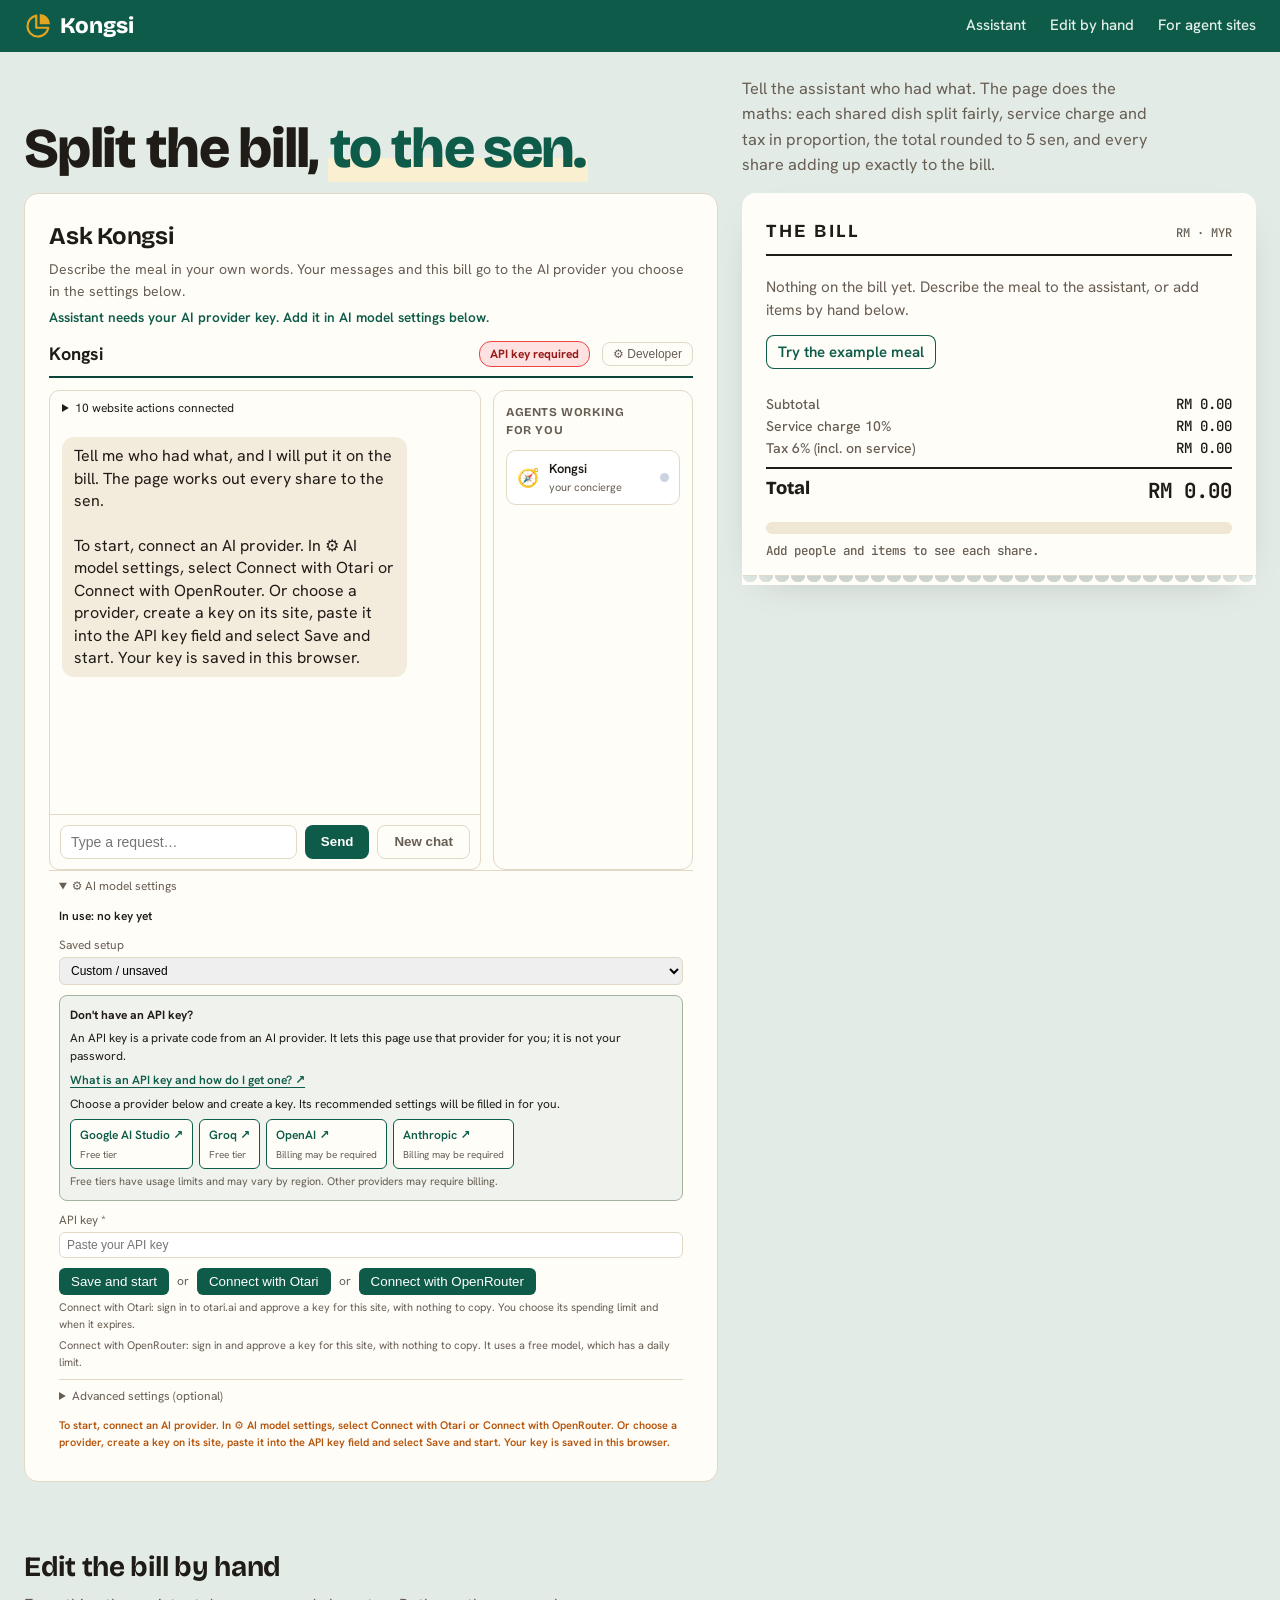
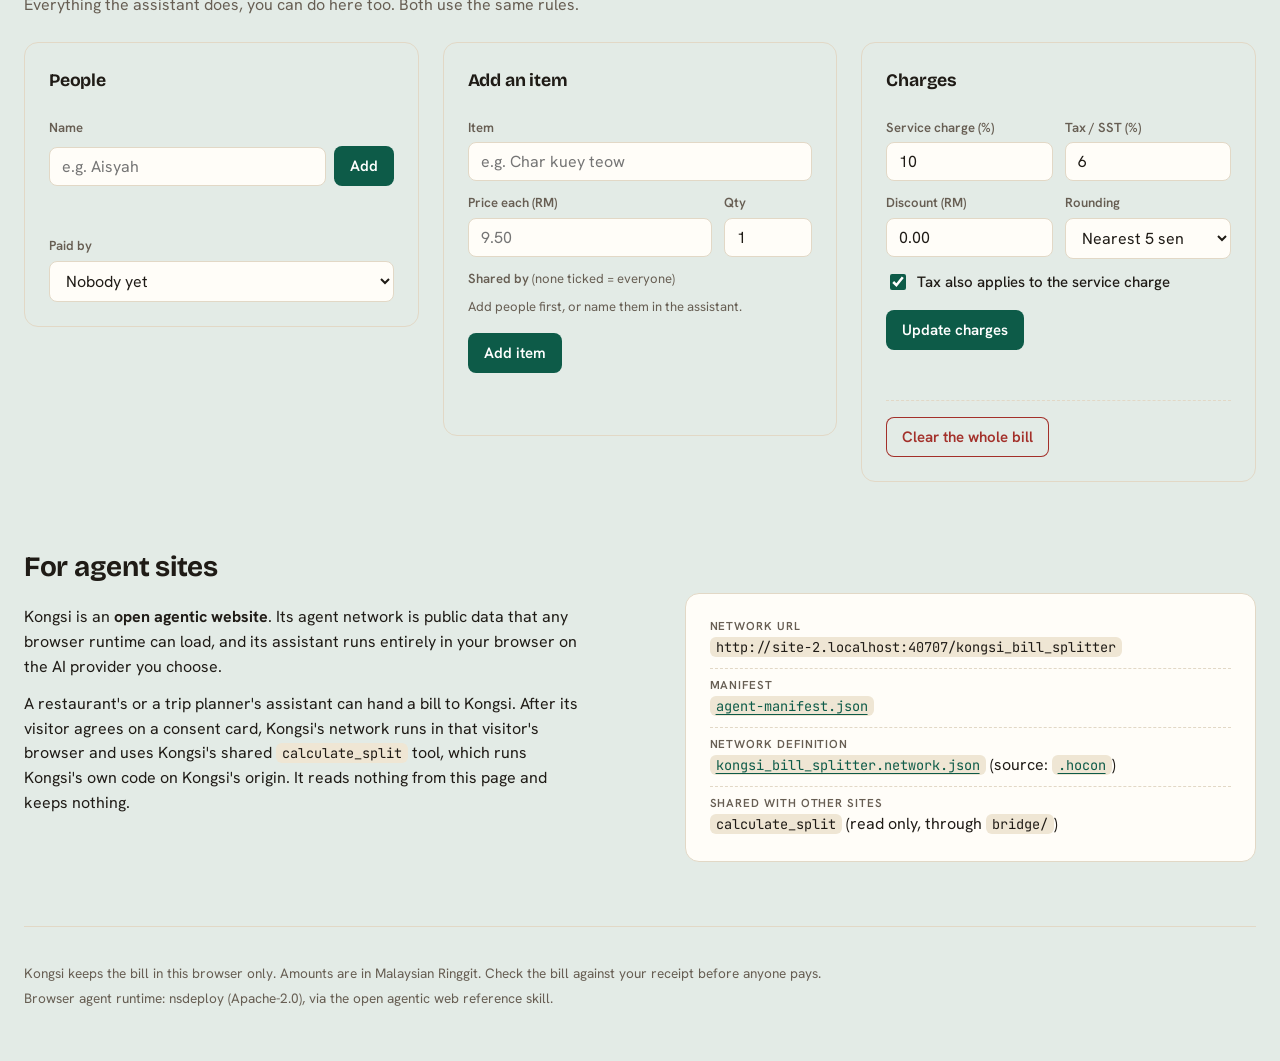
==== commit 6d9162d9: "Fit the chat in the first viewport, README, licence and notice" ====
--- a/index.html
+++ b/index.html
@@ -45,9 +45,8 @@
       <section id="assistant" class="assistant panel" aria-labelledby="assistant-heading">
         <div class="panel-head">
           <h2 id="assistant-heading">Ask Kongsi</h2>
-          <p>Describe the meal in your own words, like <q>Ali had nasi lemak RM 12.90, Mei and I shared satay RM 18, 10% service, 6% SST, I paid</q>. The assistant fills in the bill on this page; it never does the sums itself.</p>
         </div>
-        <p class="assistant-note">Your messages and this bill go to the AI provider you choose in the settings below. Clearing the bill asks you first.</p>
+        <p class="assistant-note">Describe the meal in your own words. Your messages and this bill go to the AI provider you choose in the settings below.</p>
         <p id="assistant-status" role="status">Connecting the assistant… If this message stays, the assistant could not load. You can still use the page directly.</p>
         <div id="agent-app">
           <div data-ns-slot="header"></div>
--- a/styles.css
+++ b/styles.css
@@ -59,7 +59,7 @@
 .masthead nav a:hover { color: #fff; text-decoration: underline; }
 
 /* ---------- Intro ---------- */
-.intro { padding: var(--s6) 0 var(--s5); display: grid; grid-template-columns: minmax(0, 1.35fr) minmax(320px, 1fr); gap: var(--s5); align-items: end; }
+.intro { padding: var(--s5) 0 var(--s4); display: grid; grid-template-columns: minmax(0, 1.35fr) minmax(320px, 1fr); gap: var(--s5); align-items: end; }
 .intro h1 { font-size: clamp(2.25rem, 4.4vw, 3.5rem); line-height: 1.02; margin: 0; font-weight: 800; letter-spacing: -0.03em; }
 .intro h1 em { font-style: normal; color: var(--green); background: linear-gradient(transparent 64%, var(--saffron-soft) 64%); padding: 0 2px; }
 .lede { max-width: 46ch; color: var(--muted); font-size: 1.02rem; margin: 0; }
@@ -68,7 +68,7 @@
 .workspace { display: grid; grid-template-columns: minmax(0, 1.35fr) minmax(320px, 1fr); gap: var(--s5); align-items: start; }
 .panel { background: var(--card); border: 1px solid var(--line); border-radius: var(--r-card); padding: var(--s5); }
 .panel h2, .panel h3 { margin: 0 0 var(--s2); }
-.assistant .panel-head h2 { font-size: 1.5rem; }
+.assistant .panel-head h2 { font-size: 1.5rem; margin-bottom: var(--s1); }
 .panel-head p { margin: 0 0 var(--s3); color: var(--muted); max-width: 66ch; }
 .panel-head q { color: var(--ink); font-style: italic; }
 
@@ -217,7 +217,7 @@
 .footer p { margin: var(--s1) 0; }
 
 /* ---------- Assistant (runtime UI) ---------- */
-.assistant-note { font-size: 0.82rem; color: var(--muted); margin: 0 0 var(--s1); }
+.assistant-note { font-size: 0.88rem; color: var(--muted); margin: 0 0 var(--s1); }
 #assistant-status { font-size: 0.85rem; color: var(--green); font-weight: 600; margin: 0 0 var(--s3); }
 #agent-app {
   --ns-font: var(--sans);
@@ -231,7 +231,7 @@
   --ns-muted: #675e53;
 }
 .assistant-panels { display: grid; grid-template-columns: minmax(0, 1fr) 200px; gap: var(--s3); margin-top: var(--s3); }
-#agent-app.ns-composed-app [data-ns-slot="chat"] { height: 540px; }
+#agent-app.ns-composed-app [data-ns-slot="chat"] { height: clamp(480px, calc(100vh - 420px), 620px); }
 #agent-app .ns-chat { background: var(--ns-bg); }
 #agent-app input[type="checkbox"], #agent-app input[type="radio"] { width: auto; }
 #agent-app .ns-header { flex-wrap: wrap; }
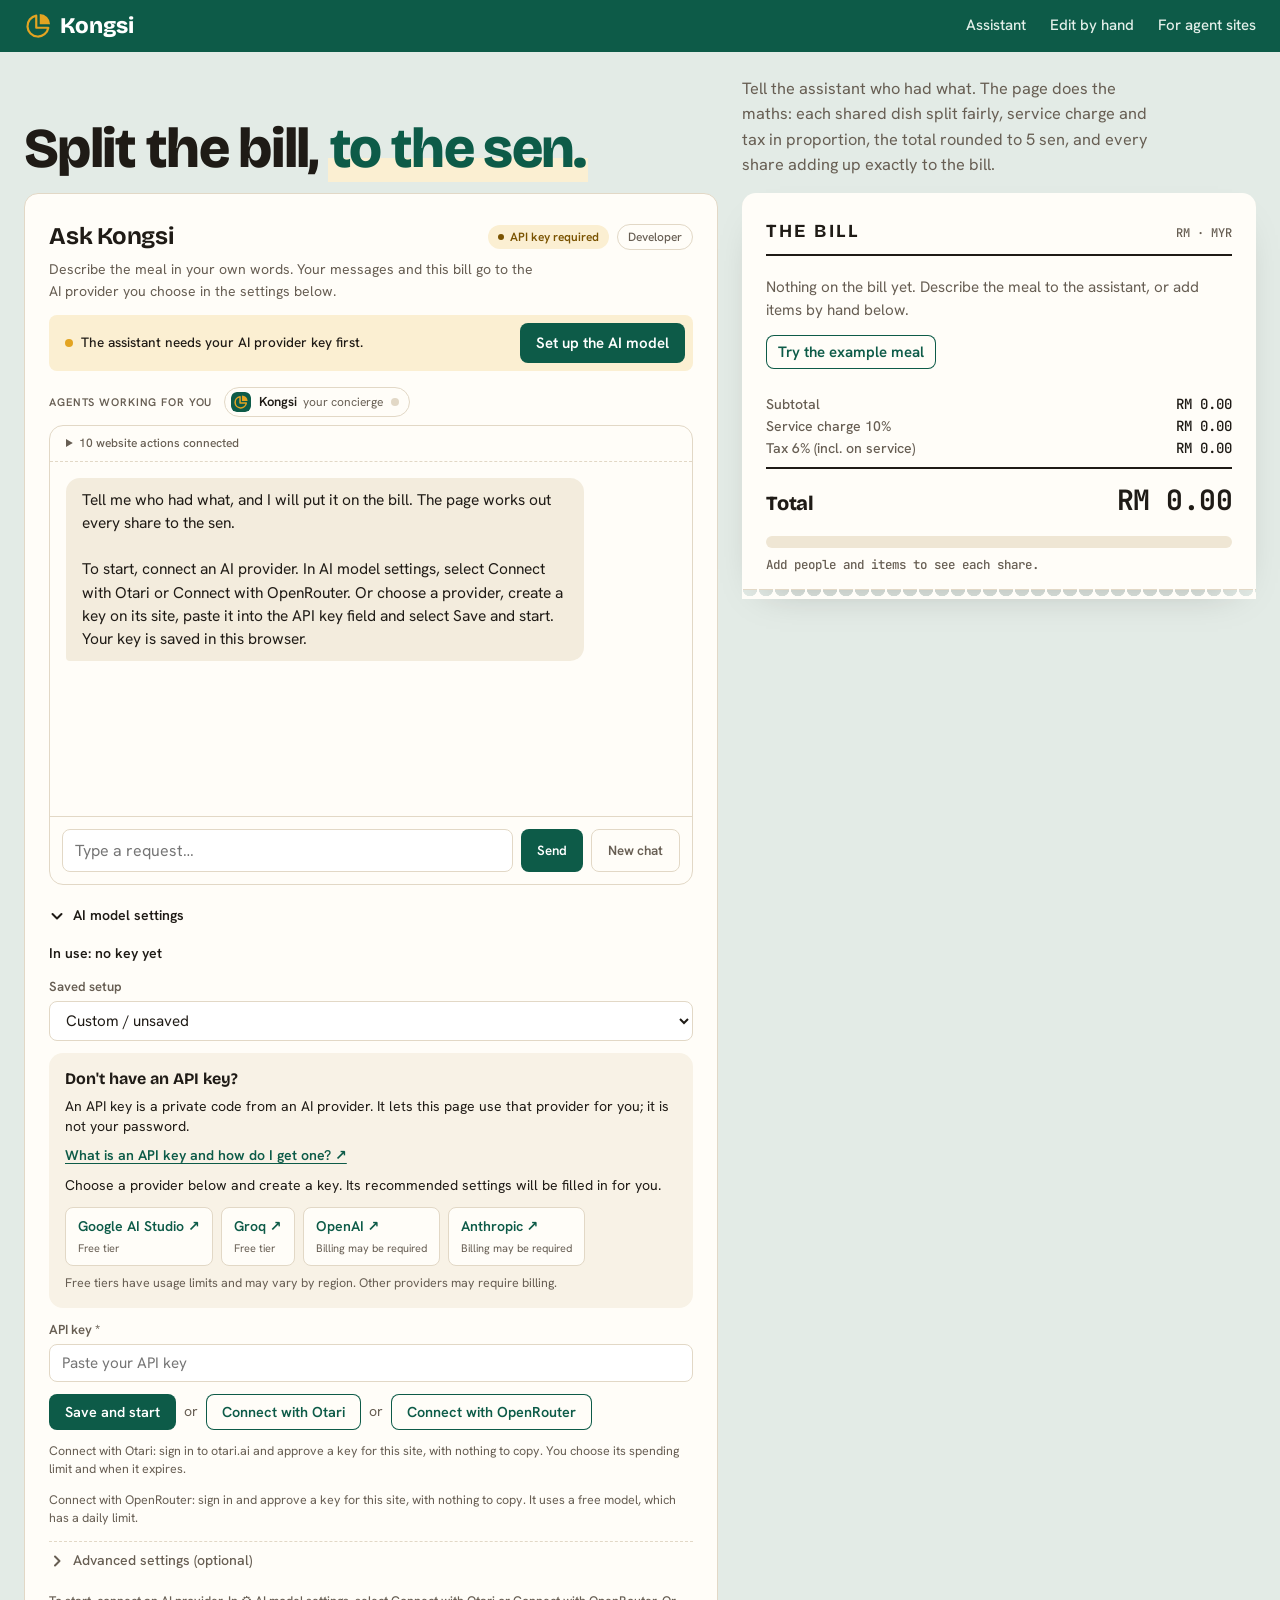
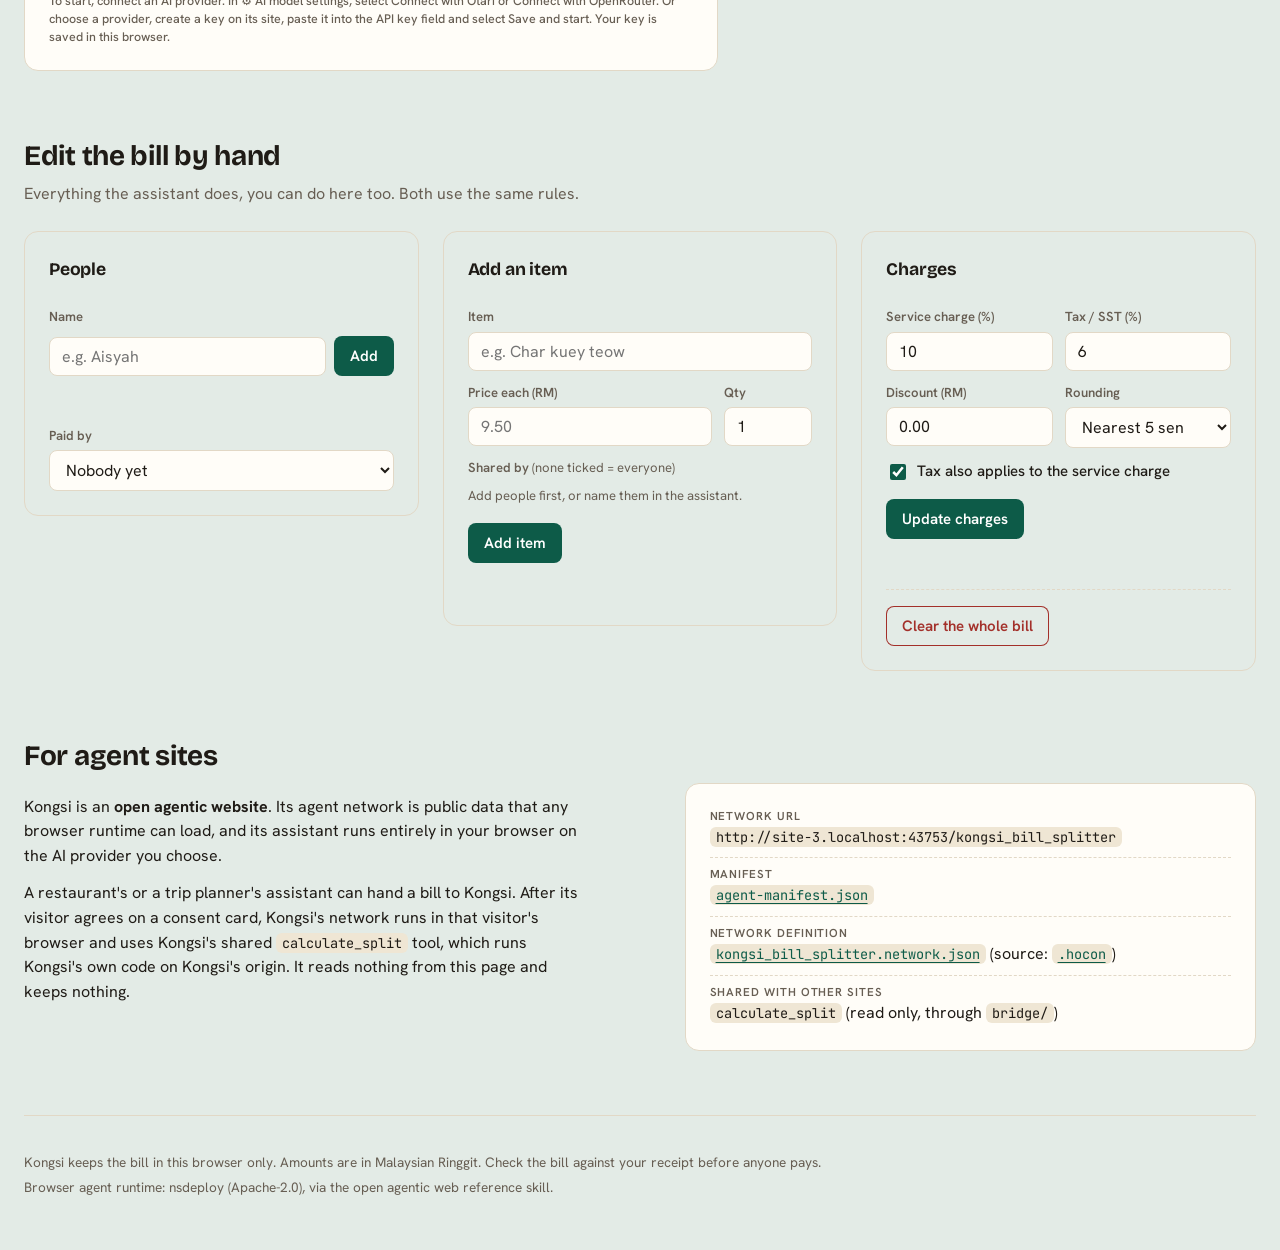
==== commit 6b48ac21: "Polish the assistant panel, AI settings, caller consent card and focus ring" ====
--- a/index.html
+++ b/index.html
@@ -47,7 +47,10 @@
           <h2 id="assistant-heading">Ask Kongsi</h2>
         </div>
         <p class="assistant-note">Describe the meal in your own words. Your messages and this bill go to the AI provider you choose in the settings below.</p>
-        <p id="assistant-status" role="status">Connecting the assistant… If this message stays, the assistant could not load. You can still use the page directly.</p>
+        <div class="assistant-status" id="assistant-status-row">
+          <p id="assistant-status" role="status">Connecting the assistant… If this message stays, the assistant could not load. You can still use the page directly.</p>
+          <button type="button" id="open-settings" hidden>Set up the AI model</button>
+        </div>
         <div id="agent-app">
           <div data-ns-slot="header"></div>
           <div class="assistant-panels">
@@ -69,7 +72,7 @@
             <button type="button" id="try-example" class="ghost">Try the example meal</button>
           </div>
           <table class="lines" id="lines" aria-label="Items on the bill">
-            <thead><tr><th scope="col">Item</th><th scope="col">Shared by</th><th scope="col" class="num">Amount</th></tr></thead>
+            <thead><tr><th scope="col">Item</th><th scope="col" class="who-h">Shared by</th><th scope="col" class="num">Amount</th></tr></thead>
             <tbody id="lines-body"></tbody>
           </table>
           <dl class="totals" id="totals">
--- a/styles.css
+++ b/styles.css
@@ -12,6 +12,7 @@
   --green-wash: #e5f0eb;
   --saffron: #e3a422;
   --saffron-soft: #fbefd2;
+  --focus: #9a6a00; /* deep kaya: 4.7:1 on the card, 3.9:1 on the table */
   --red: #a3302a;
   --red-wash: #f8e7e5;
   /* type */
@@ -45,7 +46,10 @@
 a { color: var(--green); text-underline-offset: 3px; text-decoration-thickness: 1px; }
 a:hover { text-decoration-thickness: 2px; }
 code { font-family: var(--mono); font-size: 0.85em; background: #efe6d4; padding: 1px 6px; border-radius: 6px; overflow-wrap: anywhere; }
-:focus-visible { outline: 3px solid var(--saffron); outline-offset: 2px; }
+:focus-visible { outline: 3px solid var(--focus); outline-offset: 2px; }
+.masthead :focus-visible { outline-color: var(--saffron); }
+/* Headings that take focus programmatically (dialog and consent titles, tabindex -1) are not controls. */
+[tabindex="-1"]:focus { outline: none; }
 .wrap { width: min(1240px, 100% - 2 * var(--gutter)); margin-inline: auto; }
 h1, h2, h3 { font-family: var(--display); text-wrap: balance; letter-spacing: -0.01em; }
 
@@ -93,6 +97,7 @@
 .receipt-empty { padding: var(--s2) 0 var(--s3); }
 .receipt-empty p { color: var(--muted); font-size: 0.95rem; margin: 0 0 var(--s3); }
 .lines { width: 100%; border-collapse: collapse; font-size: 0.92rem; }
+.lines th.who-h { padding-inline: var(--s2); }
 .lines th { text-align: left; font: 600 0.7rem var(--sans); text-transform: uppercase; letter-spacing: 0.08em; color: var(--muted); padding: var(--s1) 0; }
 .lines td { padding: var(--s2) 0; border-bottom: 1px dashed var(--line); vertical-align: top; }
 .lines td.who { color: var(--muted); font-size: 0.82rem; padding-inline: var(--s2); }
@@ -104,8 +109,8 @@
 .totals div { display: flex; justify-content: space-between; padding: 2px 0; }
 .totals dt { font-family: var(--sans); color: var(--muted); }
 .totals dd { margin: 0; }
-.totals .grand { border-top: 2px solid var(--ink); margin-top: var(--s2); padding-top: var(--s2); font-size: 1.3rem; font-weight: 700; }
-.totals .grand dt { color: var(--ink); font: 800 1.15rem var(--display); }
+.totals .grand { border-top: 2px solid var(--ink); margin-top: var(--s2); padding-top: var(--s3); align-items: baseline; font-size: 1.75rem; font-weight: 700; letter-spacing: -0.02em; }
+.totals .grand dt { color: var(--ink); font: 800 1.25rem var(--display); letter-spacing: -0.01em; }
 
 /* Signature: the split bar */
 .splitbar { margin-top: var(--s4); height: 12px; border-radius: 999px; background: #efe6d4; overflow: hidden; position: relative; }
@@ -124,7 +129,7 @@
 .tick path { stroke-dasharray: 16; stroke-dashoffset: 16; }
 .check.ok .tick { opacity: 1; }
 .check:not(.ok) .tick { display: none; }
-.receipt.is-empty .shares-heading, .receipt.is-empty .method, .receipt.is-empty .receipt-actions, .receipt.is-empty .tear { display: none; }
+.receipt.is-empty .shares-heading, .receipt.is-empty .shares, .receipt.is-empty .settlement, .receipt.is-empty .method, .receipt.is-empty .receipt-actions, .receipt.is-empty .tear { display: none; }
 .check.ok.drawn .tick path { stroke-dashoffset: 0; transition: stroke-dashoffset 300ms var(--ease-out) 380ms; }
 
 .tear { border-top: 2px dashed var(--line); margin: var(--s4) calc(-1 * var(--s5)) var(--s3); }
@@ -216,9 +221,30 @@
 .footer { color: var(--muted); font-size: 0.85rem; padding: var(--s6) 0 var(--s7); border-top: 1px solid var(--line); margin-top: var(--s8); }
 .footer p { margin: var(--s1) 0; }
 
-/* ---------- Assistant (runtime UI) ---------- */
-.assistant-note { font-size: 0.88rem; color: var(--muted); margin: 0 0 var(--s1); }
-#assistant-status { font-size: 0.85rem; color: var(--green); font-weight: 600; margin: 0 0 var(--s3); }
+/* ---------- Assistant (runtime UI, themed from the page; runtime files unchanged) ---------- */
+/* One heading row: "Ask Kongsi" on the left, the model state and Developer toggle on the
+   right. #agent-app lays its slots straight into the panel's grid. */
+.assistant { display: grid; grid-template-columns: minmax(0, 1fr) auto; column-gap: var(--s4); align-items: center; }
+.assistant > *, #agent-app > * { grid-column: 1 / -1; }
+.assistant > .panel-head { grid-column: 1; grid-row: 1; }
+#agent-app { display: contents; }
+#agent-app > [data-ns-slot="header"] { grid-column: 2; grid-row: 1; }
+.assistant .panel-head h2 { margin: 0; }
+.assistant-note { font-size: 0.88rem; color: var(--muted); margin: var(--s1) 0 0; max-width: 62ch; }
+
+/* Status: a quiet line when connected, a callout with one button when a key is missing. */
+.assistant-status { display: flex; align-items: center; flex-wrap: wrap; gap: var(--s2) var(--s4); margin: var(--s3) 0 0; min-height: 24px; }
+#assistant-status { font-size: 0.85rem; color: var(--muted); font-weight: 500; margin: 0; display: inline-flex; align-items: center; gap: var(--s2); }
+#assistant-status::before { content: ""; width: 8px; height: 8px; border-radius: 999px; background: var(--line); flex: none; }
+.assistant-status[data-state="ready"] #assistant-status { color: var(--green); }
+.assistant-status[data-state="ready"] #assistant-status::before { background: var(--green); }
+.assistant-status[data-state="error"] #assistant-status { color: var(--red); }
+.assistant-status[data-state="error"] #assistant-status::before { background: var(--red); }
+.assistant-status[data-state="setup"] { background: var(--saffron-soft); border-radius: var(--r-control); padding: var(--s2) var(--s2) var(--s2) var(--s4); justify-content: space-between; }
+.assistant-status[data-state="setup"] #assistant-status { color: var(--ink); flex: 1 1 260px; }
+.assistant-status[data-state="setup"] #assistant-status::before { background: var(--saffron); }
+.assistant-status, #assistant-status { transition: background-color 200ms ease, color 200ms ease; }
+
 #agent-app {
   --ns-font: var(--sans);
   --ns-bg: #fffdf8;
@@ -229,27 +255,135 @@
   --ns-panelbg: #fffdf8;
   --ns-msgbg: #f3ecdd;
   --ns-muted: #675e53;
-}
-.assistant-panels { display: grid; grid-template-columns: minmax(0, 1fr) 200px; gap: var(--s3); margin-top: var(--s3); }
-#agent-app.ns-composed-app [data-ns-slot="chat"] { height: clamp(480px, calc(100vh - 420px), 620px); }
-#agent-app .ns-chat { background: var(--ns-bg); }
-#agent-app input[type="checkbox"], #agent-app input[type="radio"] { width: auto; }
-#agent-app .ns-header { flex-wrap: wrap; }
-#agent-app .ns-settings-body label { margin: 4px 0; font-weight: 400; }
+  --ns-radius: 14px;
+}
+#agent-app :is(input, select, button, textarea) { font-family: var(--sans); }
+#agent-app button { margin: 0; }
+
+/* Header slot: state pill + Developer toggle. The runtime's title repeats the panel heading. */
+#agent-app .ns-header { border: 0; padding: 0; gap: var(--s2); flex-wrap: wrap; justify-content: flex-end; }
+#agent-app .ns-header .ns-title { position: absolute; width: 1px; height: 1px; overflow: hidden; clip-path: inset(50%); white-space: nowrap; }
+#agent-app .ns-llmbadge { margin-left: 0; display: inline-flex; align-items: center; gap: 6px; font: 600 12px/1 var(--sans); padding: 6px 10px; border-radius: 999px; border: 0; max-width: 100%; overflow: hidden; text-overflow: ellipsis; white-space: nowrap; }
+#agent-app .ns-llmbadge::before { content: ""; width: 6px; height: 6px; border-radius: 999px; background: currentColor; flex: none; }
+#agent-app .ns-llmbadge.error { background: var(--saffron-soft); color: #7a5300; }
+#agent-app .ns-llmbadge.real { background: var(--green-wash); color: var(--green); }
+#agent-app .ns-llmbadge.pending, #agent-app .ns-llmbadge.mock { background: #efe6d4; color: var(--muted); }
+#agent-app .ns-devtoggle { font: 500 12px/1 var(--sans); padding: 6px 10px; border-radius: 999px; border: 1px solid var(--line); color: var(--muted); background: transparent; transition: background-color 160ms ease, color 160ms ease, transform 140ms var(--ease-out); }
+#agent-app .ns-devtoggle:active { transform: scale(0.97); }
+#agent-app .ns-devtoggle.on { background: var(--ink); border-color: var(--ink); color: var(--card); }
+#agent-app .ns-breadcrumb { font: 500 12px var(--mono); }
+
+/* Chat first, full width. On this page the agents rail is a one-line strip above the
+   messages; it still lights up while the assistant works. The Developer view keeps a column. */
+.assistant-panels { display: grid; grid-template-columns: minmax(0, 1fr); gap: var(--s2); margin-top: var(--s4); }
+#agent-app[data-dev="true"] .assistant-panels { grid-template-columns: minmax(0, 1fr) minmax(240px, 300px); }
+#agent-app:not([data-dev="true"]) [data-ns-slot="agents"] { order: -1; }
+#agent-app .ns-agents { flex-direction: row; align-items: center; flex-wrap: wrap; gap: var(--s2) var(--s3); border: 0; border-radius: 0; padding: 0; background: transparent; overflow: visible; }
+#agent-app .ns-agents h3 { font: 600 11px var(--sans); letter-spacing: 0.08em; color: var(--muted); }
+#agent-app .ns-agents #ns-anodes { display: flex; flex-wrap: wrap; gap: var(--s2); }
+#agent-app .ns-anode { gap: var(--s2); padding: 4px 10px 4px 6px; border-radius: 999px; border-color: var(--line); background: var(--card); transition: border-color 160ms ease, box-shadow 200ms var(--ease-out); }
+#agent-app .ns-anode .ns-ameta { display: flex; align-items: baseline; gap: 6px; flex-wrap: wrap; }
+#agent-app .ns-anode .ns-aname { font-size: 13px; }
+#agent-app .ns-anode .ns-arole, #agent-app .ns-anode .ns-aaddr { font-size: 12px; }
+#agent-app .ns-anode .ns-adot { width: 8px; height: 8px; background: var(--line); }
+#agent-app .ns-anode.done .ns-adot { background: var(--green); }
+#agent-app .ns-anode.active { box-shadow: 0 0 0 3px var(--green-wash); }
+/* Drawn icons in place of the runtime's emoji: the Kongsi mark for this page's agent,
+   a globe for a partner site. */
+#agent-app .ns-aicon { font-size: 0; width: 20px; height: 20px; flex: none; border-radius: 6px; background: url("favicon.svg") center / 20px 20px no-repeat; }
+#agent-app .ns-anode:has(.ns-aaddr) .ns-aicon {
+  background: var(--green);
+  -webkit-mask: url("data:image/svg+xml,%3Csvg xmlns='http://www.w3.org/2000/svg' viewBox='0 0 24 24' fill='none' stroke='black' stroke-width='2' stroke-linecap='round'%3E%3Ccircle cx='12' cy='12' r='9'/%3E%3Cpath d='M3 12h18M12 3c3 3.5 3 14.5 0 18M12 3c-3 3.5-3 14.5 0 18'/%3E%3C/svg%3E") center / 18px no-repeat;
+          mask: url("data:image/svg+xml,%3Csvg xmlns='http://www.w3.org/2000/svg' viewBox='0 0 24 24' fill='none' stroke='black' stroke-width='2' stroke-linecap='round'%3E%3Ccircle cx='12' cy='12' r='9'/%3E%3Cpath d='M3 12h18M12 3c3 3.5 3 14.5 0 18M12 3c-3 3.5-3 14.5 0 18'/%3E%3C/svg%3E") center / 18px no-repeat;
+}
+
+/* The chat */
+#agent-app.ns-composed-app [data-ns-slot="chat"] { height: clamp(420px, calc(100vh - 440px), 600px); }
+#agent-app.ns-composed-app [data-ns-slot="chat"] > .ns-chat { min-height: 0; }
+#agent-app .ns-chat { background: var(--ns-bg); border-color: var(--line); border-radius: var(--r-card); }
+#agent-app .ns-msgs { padding: var(--s4); gap: var(--s3); scrollbar-width: thin; scrollbar-color: #cdbfa8 transparent; }
+#agent-app .ns-msg { overflow-wrap: break-word; padding: 10px var(--s4); line-height: 1.5; font-size: 0.97rem; }
+#agent-app .ns-msg.bot { border-bottom-left-radius: 4px; }
+#agent-app .ns-msg.user { border-bottom-right-radius: 4px; }
+#agent-app .ns-msg :is(table, td, th) { font-variant-numeric: tabular-nums; }
+#agent-app .ns-msg table { background: transparent; }
+#agent-app .ns-turn-status { background: transparent; padding-left: 0; font-size: 0.88rem; }
+#agent-app .ns-msgs:has(.ns-consent-actions) > .ns-turn-status { display: none; }
+#agent-app .ns-action-status { border-bottom: 1px dashed var(--line); color: var(--muted); padding: var(--s2) var(--s4) !important; }
+#agent-app .ns-action-status > summary { cursor: pointer; font-weight: 500; }
+#agent-app .ns-action-status p { margin: var(--s1) 0 0; }
+#agent-app .ns-inputbar { padding: var(--s3); gap: var(--s2); border-top-color: var(--line); }
+#agent-app .ns-inputbar input { font-size: 1rem; padding: 10px var(--s3); border-color: var(--line); border-radius: var(--r-control); background: #fff; transition: border-color 160ms ease, box-shadow 160ms ease; }
+#agent-app .ns-inputbar input:focus { outline: none; border-color: var(--green); box-shadow: 0 0 0 3px var(--green-wash); }
+#agent-app .ns-inputbar input:focus-visible { outline: none; }
+#agent-app .ns-inputbar button { font-weight: 600; padding: 10px var(--s4); border-radius: var(--r-control); transition: background-color 160ms ease, transform 140ms var(--ease-out); }
+#agent-app .ns-inputbar button:active:not(:disabled) { transform: scale(0.97); }
+#agent-app #ns-newchat { color: var(--muted) !important; border-color: var(--line) !important; }
+
+/* Widgets and the consent card */
+#agent-app input[type="checkbox"], #agent-app input[type="radio"] { width: auto; accent-color: var(--green); }
 #agent-app .ns-w-label { font-family: inherit; }
+#agent-app .ns-widget { border-color: var(--line); background: var(--card); }
 #agent-app .ns-widget label { margin: 0; }
 #agent-app .ns-w-radio label, #agent-app .ns-w-multi label, #agent-app .ns-w-toggle { font-weight: 400; }
 #agent-app .ns-w-toggle { font-size: 13px; }
-#agent-app button { margin: 0; }
 #agent-app .ns-w-choice { color: var(--ns-fg); }
 #agent-app .ns-devtoggle:not(.on):hover, #agent-app .ns-modal-close:hover { background: transparent; }
 #agent-app .ns-w-choice:disabled:hover { background: #fafbfc; }
-#agent-app .ns-consent { background: #fffbeb; }
-#agent-app .ns-msgs:has(.ns-consent-actions) > .ns-turn-status { display: none; }
-#agent-app .ns-msg { overflow-wrap: break-word; }
+#agent-app .ns-consent { background: var(--card); border: 1px solid var(--line); box-shadow: var(--shadow-paper); }
+#agent-app .ns-consent-sub { font-family: var(--mono); color: var(--muted); }
 #agent-app .ns-consent-actions { flex-wrap: wrap; }
 #agent-app .ns-consent-actions button { white-space: nowrap; }
-#agent-app .ns-msgs { scrollbar-width: thin; scrollbar-color: #cdbfa8 transparent; }
+#agent-app .ns-consent-actions button.ghost { color: var(--muted); border-color: var(--line); }
+#agent-app .ns-consent-done { color: var(--green); }
+
+/* AI model settings: the page's own field style, type and spacing. */
+#agent-app .ns-settings { border-top: 0; font-size: 0.88rem; margin-top: var(--s3); }
+#agent-app .ns-settings > summary, #agent-app .ns-settings-advanced > summary {
+  list-style: none; display: inline-flex; align-items: center; gap: var(--s2);
+  padding: var(--s2) 0; color: var(--ink); font-weight: 600; cursor: pointer; border-radius: 6px;
+}
+#agent-app .ns-settings > summary::-webkit-details-marker, #agent-app .ns-settings-advanced > summary::-webkit-details-marker { display: none; }
+#agent-app .ns-settings > summary::before, #agent-app .ns-settings-advanced > summary::before {
+  content: ""; width: 16px; height: 16px; flex: none; background: currentColor;
+  -webkit-mask: url("data:image/svg+xml,%3Csvg xmlns='http://www.w3.org/2000/svg' viewBox='0 0 16 16' fill='none' stroke='black' stroke-width='2' stroke-linecap='round' stroke-linejoin='round'%3E%3Cpath d='M6 3.5 10.5 8 6 12.5'/%3E%3C/svg%3E") center / 16px no-repeat;
+          mask: url("data:image/svg+xml,%3Csvg xmlns='http://www.w3.org/2000/svg' viewBox='0 0 16 16' fill='none' stroke='black' stroke-width='2' stroke-linecap='round' stroke-linejoin='round'%3E%3Cpath d='M6 3.5 10.5 8 6 12.5'/%3E%3C/svg%3E") center / 16px no-repeat;
+  transition: transform 200ms var(--ease-out);
+}
+#agent-app .ns-settings[open] > summary::before, #agent-app .ns-settings-advanced[open] > summary::before { transform: rotate(90deg); }
+#agent-app .ns-settings-advanced > summary { color: var(--muted); font-weight: 500; }
+#agent-app .ns-settings-body { padding: var(--s2) 0 0; gap: var(--s3); }
+#agent-app .ns-settings-body label { margin: 0; gap: var(--s1); font-weight: 600; font-size: 0.82rem; color: var(--muted); }
+#agent-app .ns-settings-body :is(input[type=text], input[type=password], input:not([type]), select) {
+  font: 400 0.95rem var(--sans); color: var(--ink); background: #fff;
+  padding: var(--s2) var(--s3); border: 1px solid var(--line); border-radius: var(--r-control);
+  transition: border-color 160ms ease, box-shadow 160ms ease;
+}
+#agent-app .ns-settings-body :is(input, select):focus { outline: none; border-color: var(--green); box-shadow: 0 0 0 3px var(--green-wash); }
+#agent-app .ns-in-use { font-size: 0.88rem; color: var(--ink); }
+#agent-app .ns-key-help { background: #f8f2e6; border: 0; border-radius: var(--r-card); padding: var(--s4); gap: var(--s2); }
+#agent-app .ns-key-help strong { font: 700 1rem var(--display); }
+#agent-app .ns-key-help > a, #agent-app :is(.ns-openrouter-key, .ns-otari-key) a { color: var(--green); }
+#agent-app .ns-key-providers { gap: var(--s2); margin-top: var(--s1); }
+#agent-app .ns-key-providers a { border: 1px solid var(--line); background: var(--card); color: var(--green); border-radius: var(--r-control); padding: var(--s2) var(--s3); transition: border-color 160ms ease, background-color 160ms ease; }
+#agent-app .ns-key-providers small { font-size: 11px; color: var(--muted); }
+#agent-app .ns-settings-body button { font: 600 0.9rem var(--sans); padding: 9px var(--s4); border-radius: var(--r-control); transition: background-color 160ms ease, transform 140ms var(--ease-out); }
+#agent-app .ns-settings-body button:active { transform: scale(0.97); }
+#agent-app .ns-settings-body button.ghost { color: var(--green); border-color: var(--line); background: transparent; }
+#agent-app .ns-start-actions { gap: var(--s2); }
+/* One primary: Save and start. The Connect buttons are the alternatives. */
+#agent-app .ns-start-actions :is(#ns-connect-otari, #ns-connect-openrouter) { background: transparent; color: var(--green); box-shadow: inset 0 0 0 1px var(--green); }
+#agent-app .ns-hint { font-size: 0.78rem; line-height: 1.45; color: var(--muted); margin-top: 0; }
+#agent-app .ns-hint.warn { color: var(--muted); font-weight: 500; }
+#agent-app .ns-settings-advanced { border-top: 1px dashed var(--line); }
+#agent-app .ns-settings-advanced-body { gap: var(--s3); padding: var(--s1) 0 var(--s2); }
+@media (hover: hover) and (pointer: fine) {
+  #agent-app .ns-key-providers a:hover { border-color: var(--green); background: var(--green-wash); }
+  #agent-app .ns-settings-body button:not(.ghost, #ns-connect-otari, #ns-connect-openrouter):hover, #agent-app .ns-inputbar button.ns-send:not(:disabled):hover { background: var(--green-dark); }
+  #agent-app .ns-settings-body button.ghost:hover, #agent-app .ns-start-actions :is(#ns-connect-otari, #ns-connect-openrouter):hover { background: var(--green-wash); }
+  #agent-app .ns-devtoggle:not(.on):hover { color: var(--ink); border-color: var(--muted); }
+  #agent-app .ns-anode:hover { border-color: var(--green); }
+}
 
 /* Dialogs added to <body> by site.js and the runtime */
 body > dialog { border: 1px solid var(--line); border-radius: var(--r-card); padding: var(--s5); max-width: min(520px, calc(100% - 2 * var(--s4))); color: var(--ink); background: var(--card); box-shadow: var(--shadow-paper); }
@@ -262,6 +396,8 @@
 .assistant-review dl { display: grid; grid-template-columns: max-content 1fr; gap: var(--s1) var(--s4); margin: var(--s3) 0; }
 .assistant-review dt { font-weight: 600; color: var(--muted); }
 .assistant-review dd { margin: 0; font: 500 0.95rem var(--mono); }
+.assistant-review dd:first-of-type { font: 600 1rem var(--sans); }
+.assistant-review summary { cursor: pointer; color: var(--muted); }
 .assistant-review details { margin: var(--s2) 0 var(--s4); font-size: 0.85rem; }
 .assistant-review pre { white-space: pre-wrap; overflow-wrap: anywhere; background: #f3ecdd; padding: var(--s2); border-radius: var(--r-control); }
 body > dialog button.assistant-decline { background: transparent; color: var(--ink); box-shadow: inset 0 0 0 1px var(--line); }
@@ -278,6 +414,10 @@
 .lines tr.print td { animation: print-in 320ms var(--ease-out) both; animation-delay: var(--d, 0ms); }
 @keyframes print-in { from { opacity: 0; transform: translateY(-6px); clip-path: inset(0 0 100% 0); } to { opacity: 1; transform: none; clip-path: inset(0 0 0 0); } }
 .shares li.enter { animation: rise-in 260ms var(--ease-out) both; animation-delay: var(--d, 0ms); }
+/* New chat messages rise in once; the runtime appends each message a single time. */
+#agent-app .ns-msg { animation: rise-in 240ms var(--ease-out) both; }
+#agent-app .ns-consent { animation: card-in 280ms var(--ease-out) both; }
+@keyframes card-in { from { opacity: 0; transform: translateY(8px) scale(0.98); } }
 @keyframes rise-in { from { opacity: 0; transform: translateY(8px); } }
 
 @media (prefers-reduced-motion: reduce) {
@@ -285,7 +425,8 @@
   .is-loading .intro h1, .is-loading .intro .lede, .is-loading .assistant, .is-loading .receipt-col { transform: none; }
   .intro h1, .intro .lede, .assistant, .receipt-col { transition: opacity 150ms ease; transition-delay: 0ms; }
   .seg { transition: none; }
-  .lines tr.print td, .shares li.enter { animation: fade-in 150ms ease both; animation-delay: 0ms; }
+  .lines tr.print td, .shares li.enter, #agent-app .ns-msg, #agent-app .ns-consent { animation: fade-in 150ms ease both; animation-delay: 0ms; }
+  #agent-app .ns-settings > summary::before, #agent-app .ns-settings-advanced > summary::before { transition: none; }
   .check.ok .tick path { stroke-dashoffset: 0; transition: none; }
   body > dialog[open] { animation: fade-in 150ms ease; }
   main button:not(#agent-app button):active { transform: none; }
@@ -303,9 +444,15 @@
   :root { --gutter: 16px; }
   .intro { padding-top: var(--s5); }
   .editor-grid { grid-template-columns: 1fr; }
-  .assistant-panels { grid-template-columns: 1fr; }
-  #agent-app [data-ns-slot="agents"] { display: none; }
+  .assistant-panels, #agent-app[data-dev="true"] .assistant-panels { grid-template-columns: 1fr; }
+  #agent-app:not([data-dev="true"]) [data-ns-slot="agents"] { display: none; }
   #agent-app.ns-composed-app [data-ns-slot="chat"] { height: 460px; }
+  .assistant > .panel-head, #agent-app > [data-ns-slot="header"] { grid-column: 1 / -1; }
+  #agent-app > [data-ns-slot="header"] { grid-row: auto; margin-top: var(--s2); }
+  #agent-app .ns-header { justify-content: flex-start; }
+  .lede { font-size: 0.95rem; }
+  .totals .grand { font-size: 1.5rem; }
+  #agent-app .ns-msg { max-width: 92%; }
   .panel { padding: var(--s4); }
   .receipt { padding: var(--s4); }
   .tear { margin-inline: calc(-1 * var(--s4)); }
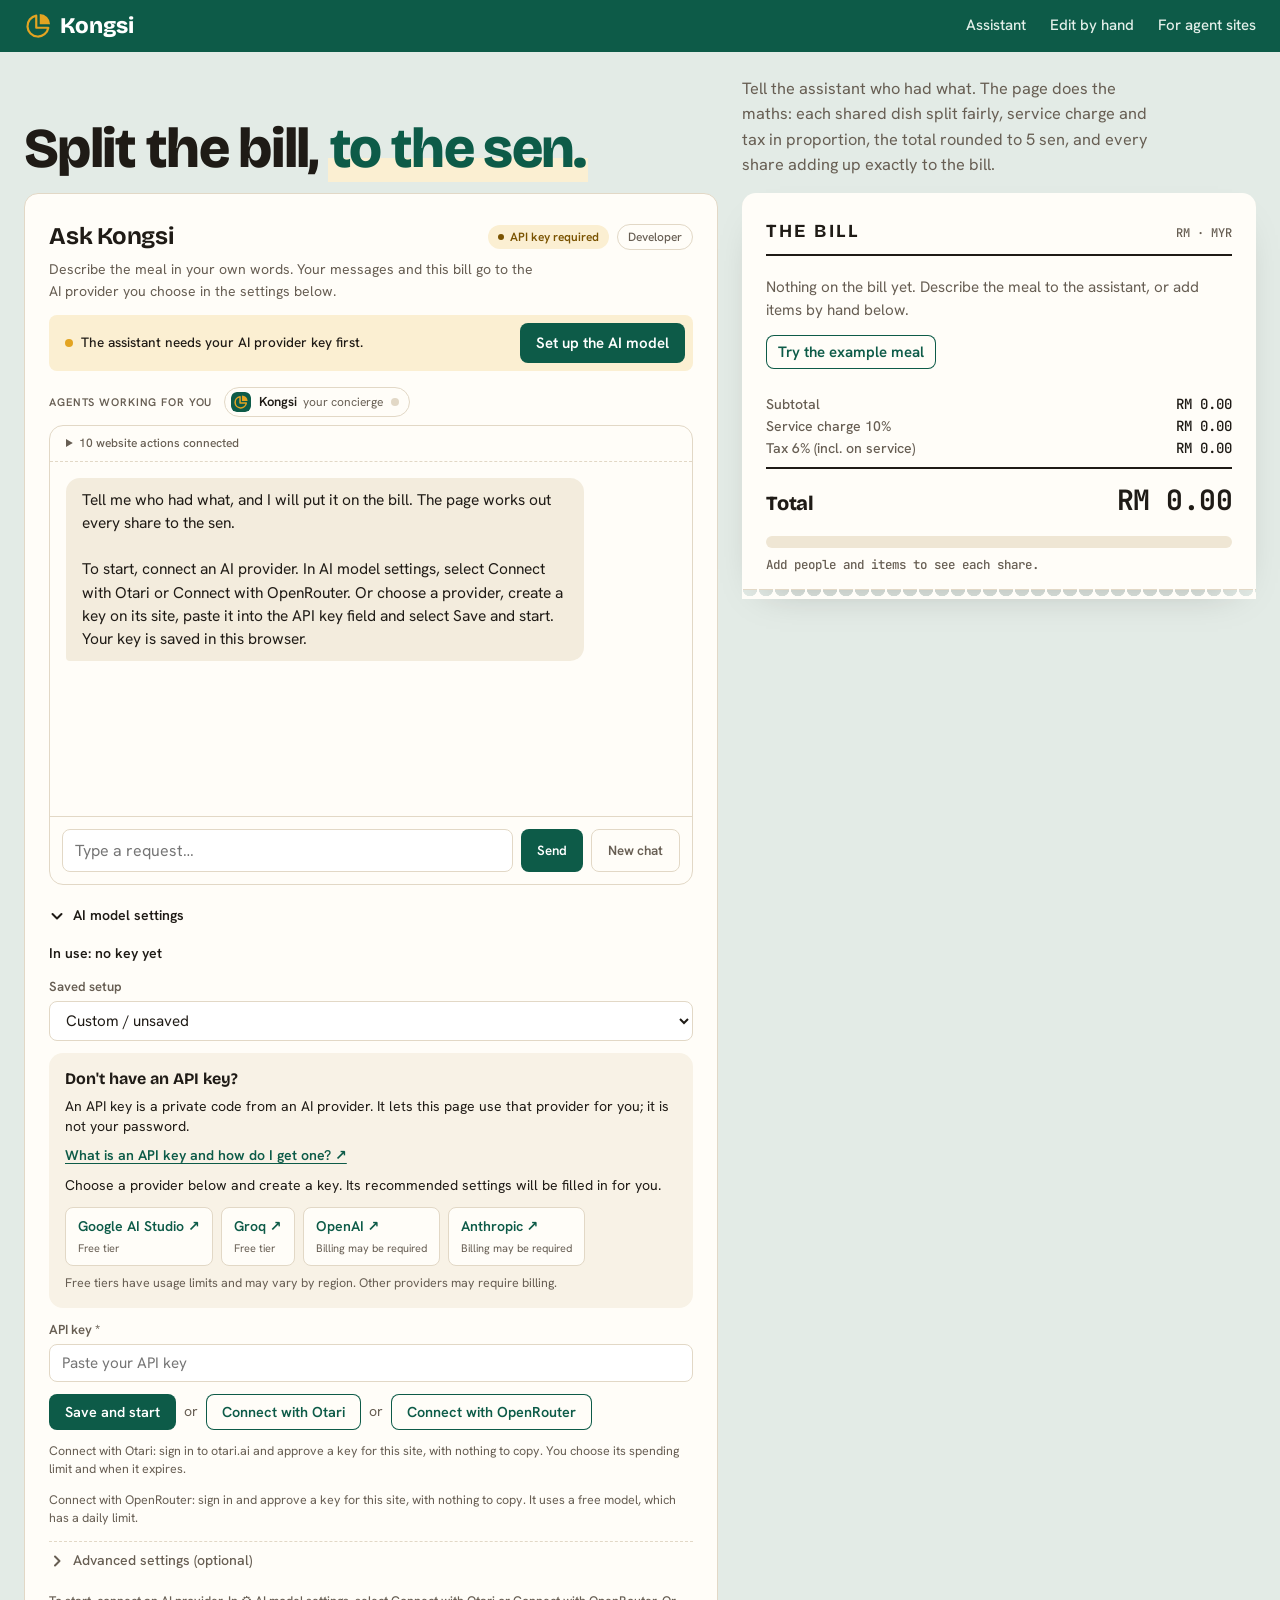
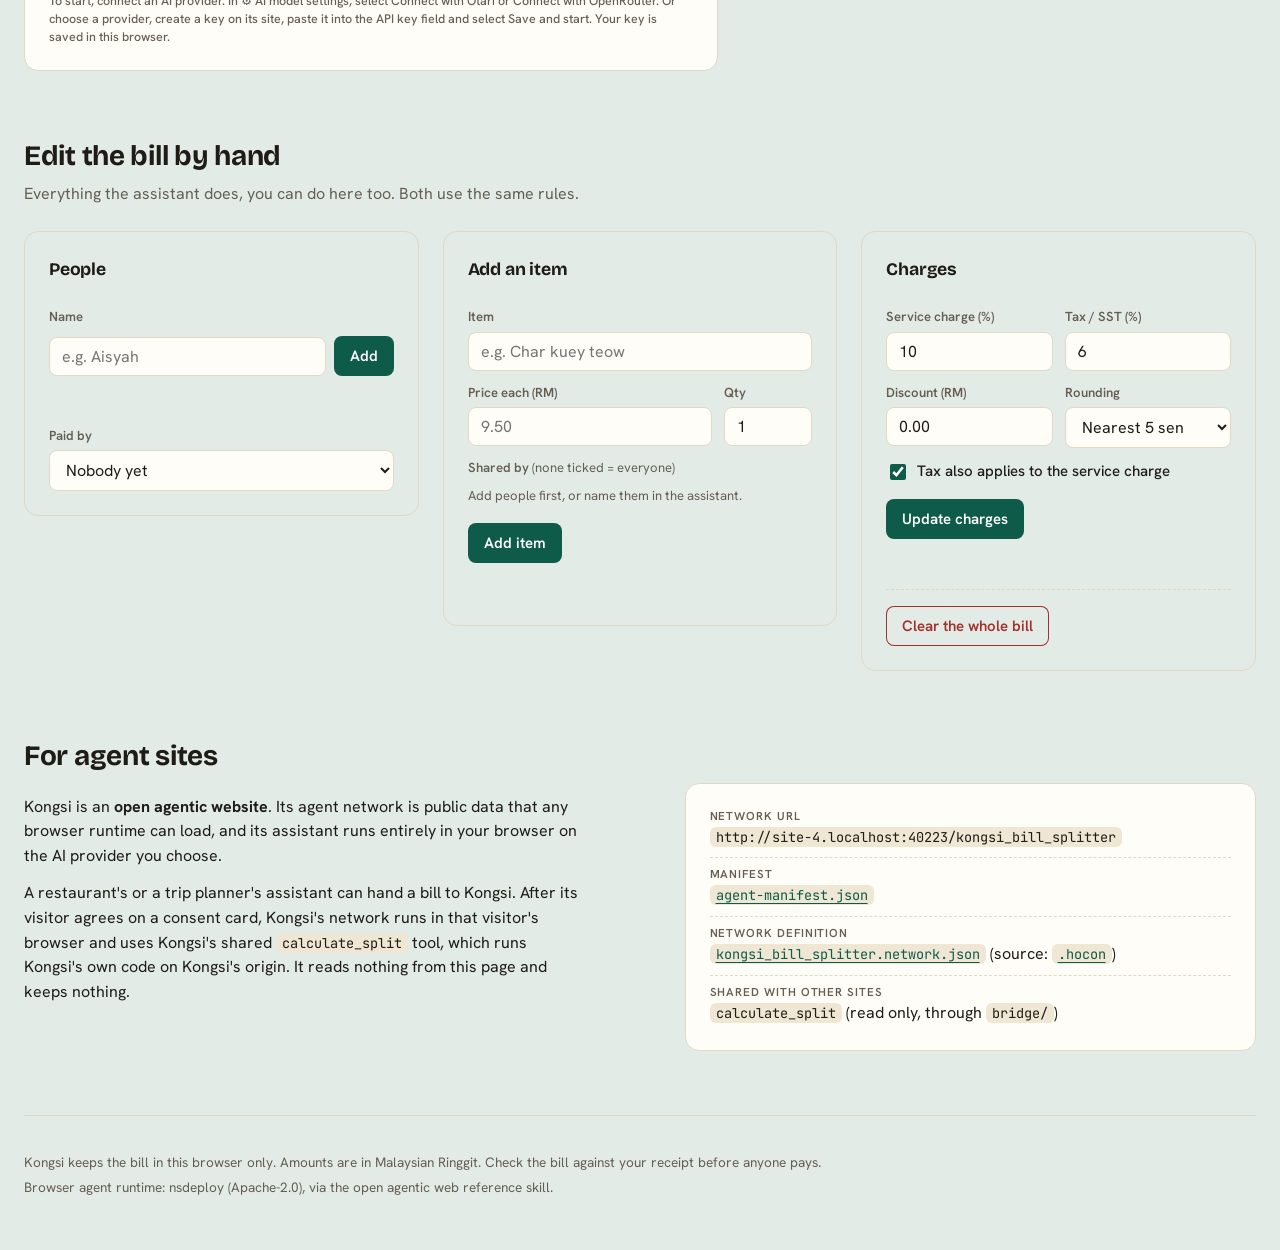
==== commit 8a56f672: "Use plain dashes in page titles" ====
--- a/index.html
+++ b/index.html
@@ -3,7 +3,7 @@
 <head>
   <meta charset="utf-8">
   <meta name="viewport" content="width=device-width, initial-scale=1">
-  <title>Kongsi — split the bill, to the sen</title>
+  <title>Kongsi - split the bill, to the sen</title>
   <meta name="description" content="Kongsi splits a restaurant bill between friends: who shared what, service charge, tax and 5-sen rounding. Tell its assistant who ate what; the page does the maths, so every share adds up to the total.">
   <link rel="icon" href="favicon.svg" type="image/svg+xml">
   <link rel="preconnect" href="https://fonts.googleapis.com">
